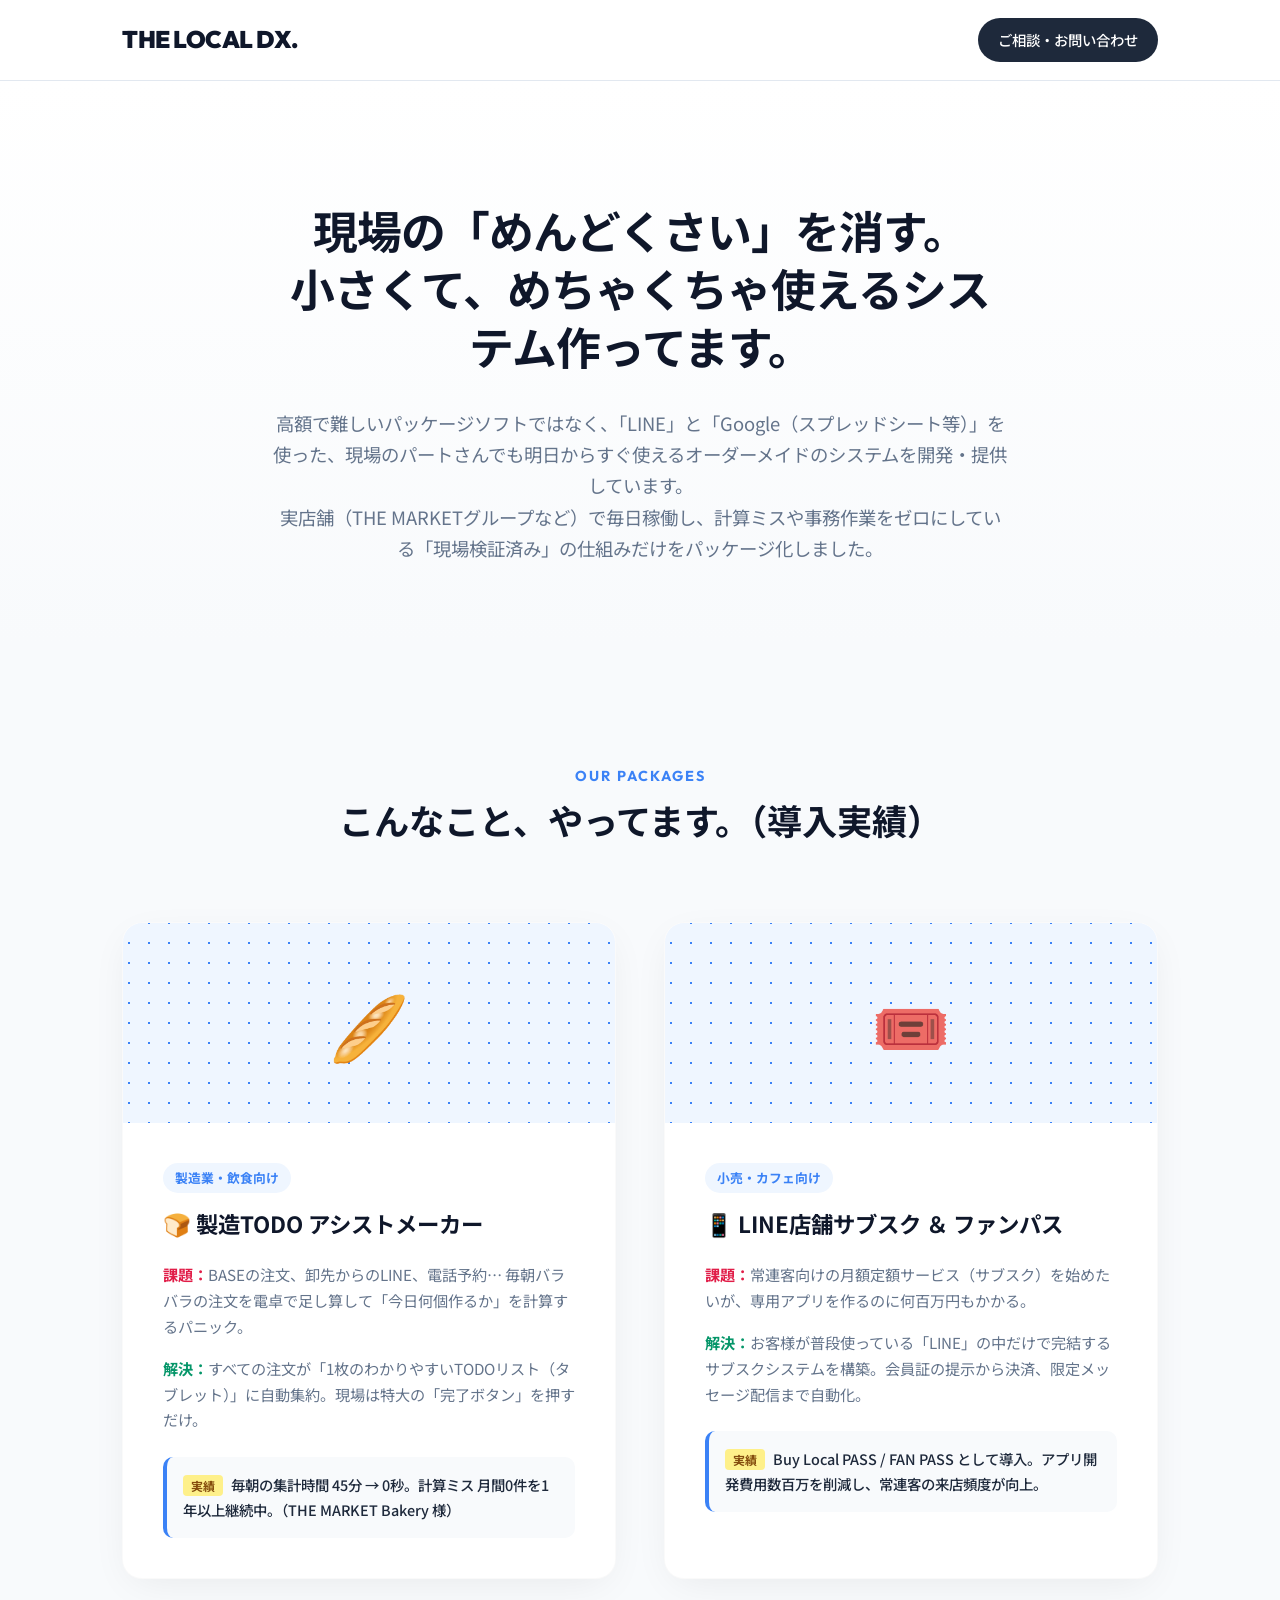
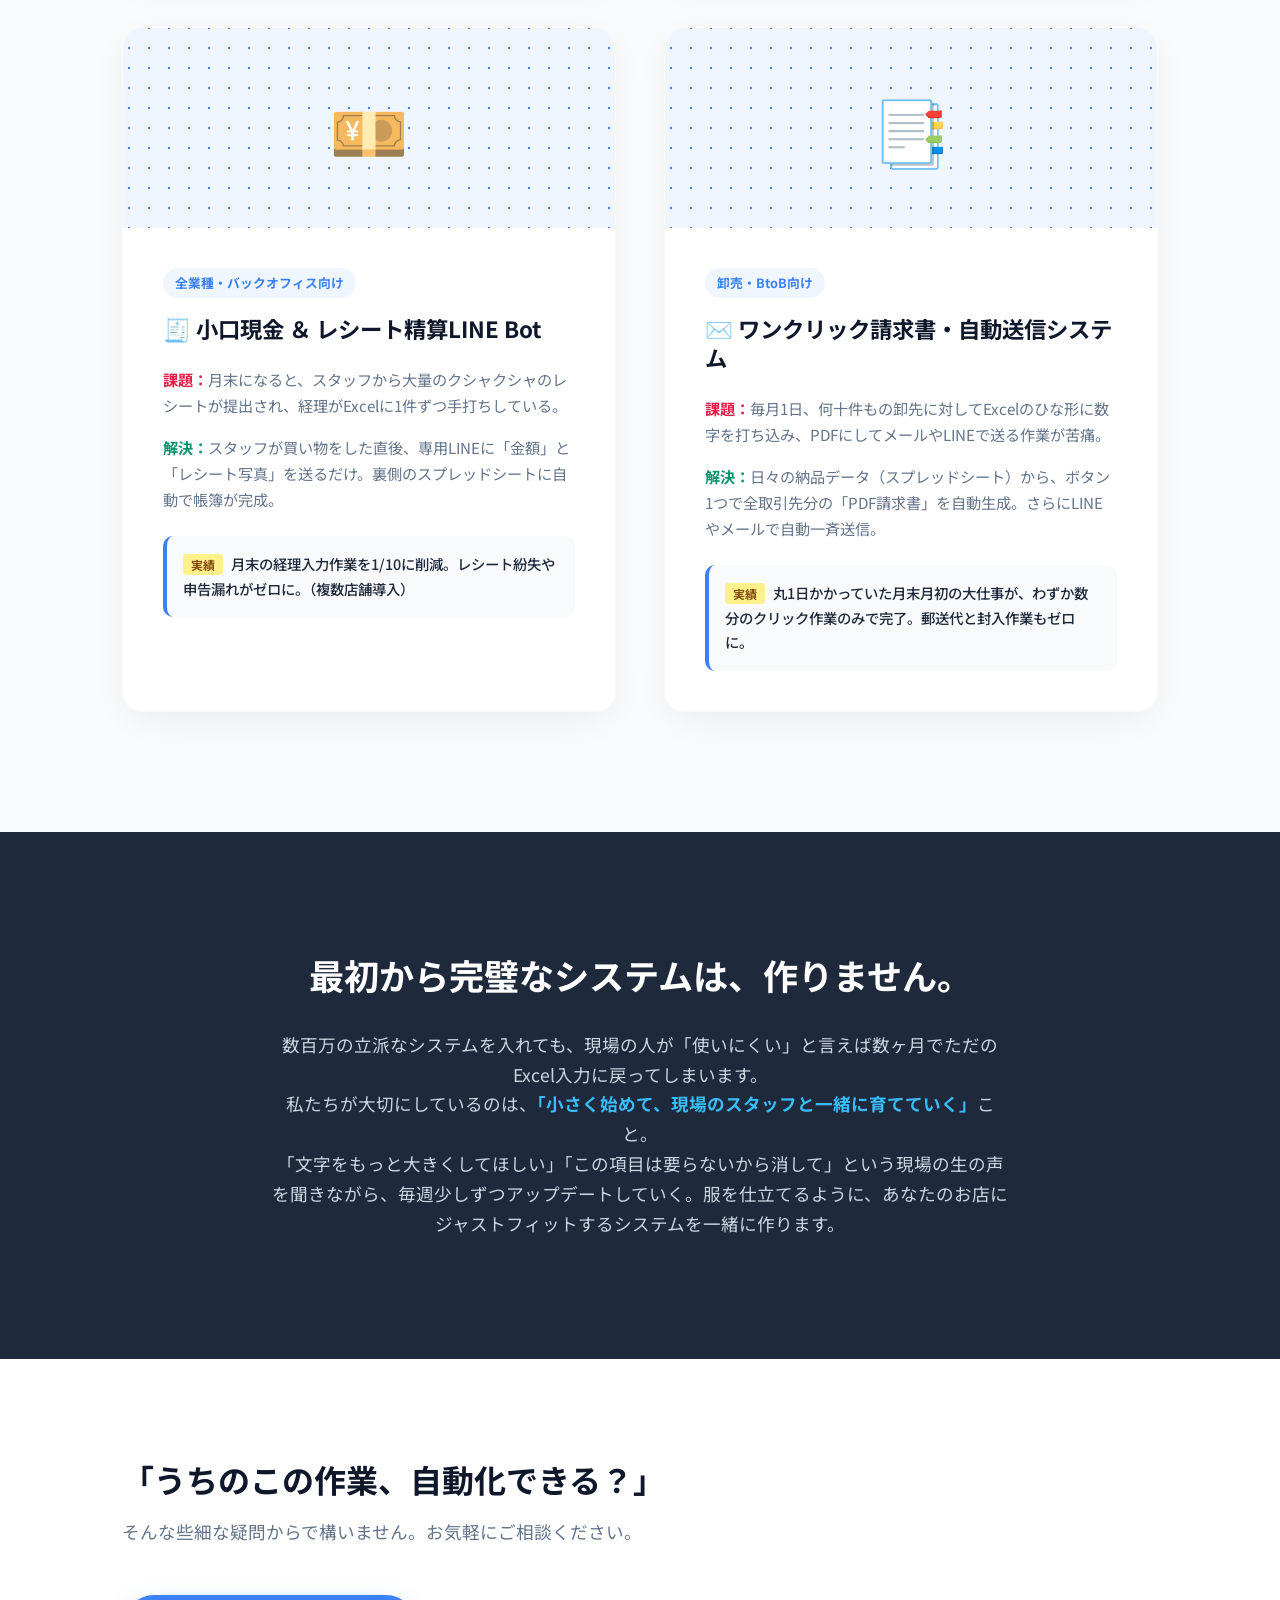
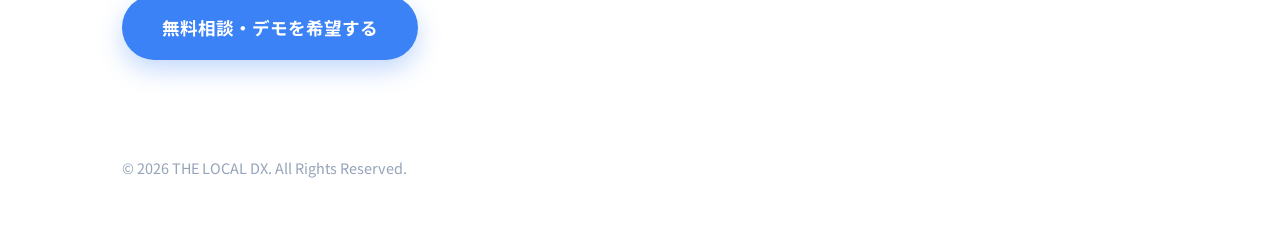
==== index.html @ 3a6a0283 "Initial commit: Portfolio site for THE LOCAL DX" ====
<!DOCTYPE html>
<html lang="ja">

<head>
    <meta charset="UTF-8">
    <meta name="viewport" content="width=device-width, initial-scale=1.0">
    <title>THE LOCAL DX | 地域のお店を、小さく強くするシステム</title>
    <link rel="preconnect" href="https://fonts.googleapis.com">
    <link rel="preconnect" href="https://fonts.gstatic.com" crossorigin>
    <link
        href="https://fonts.googleapis.com/css2?family=Outfit:wght@400;700;900&family=Noto+Sans+JP:wght@400;500;700&display=swap"
        rel="stylesheet">
    <link rel="stylesheet" href="style.css">
</head>

<body>

    <header class="header">
        <div class="container header-inner">
            <h1 class="logo">THE LOCAL DX.</h1>
            <a href="#contact" class="header-btn">ご相談・お問い合わせ</a>
        </div>
    </header>

    <section class="hero">
        <div class="container hero-container">
            <h2 class="hero-title">現場の「めんどくさい」を消す。<br>小さくて、めちゃくちゃ使えるシステム作ってます。</h2>
            <p class="hero-text">
                高額で難しいパッケージソフトではなく、「LINE」と「Google（スプレッドシート等）」を使った、現場のパートさんでも明日からすぐ使えるオーダーメイドのシステムを開発・提供しています。<br>実店舗（THE
                MARKETグループなど）で毎日稼働し、計算ミスや事務作業をゼロにしている「現場検証済み」の仕組みだけをパッケージ化しました。
            </p>
        </div>
    </section>

    <!-- 導入実績パッケージ -->
    <section class="works section-padding">
        <div class="container">
            <div class="section-title">
                <span class="sub">OUR PACKAGES</span>
                <h2>こんなこと、やってます。（導入実績）</h2>
            </div>

            <div class="work-grid">

                <!-- Package 1: Bakery -->
                <article class="work-card">
                    <div class="work-image bakery"></div>
                    <div class="work-content">
                        <span class="category">製造業・飲食向け</span>
                        <h3>🍞 製造TODO アシストメーカー</h3>
                        <p class="problem"><strong>課題：</strong>BASEの注文、卸先からのLINE、電話予約…
                            毎朝バラバラの注文を電卓で足し算して「今日何個作るか」を計算するパニック。</p>
                        <p class="solution">
                            <strong>解決：</strong>すべての注文が「1枚のわかりやすいTODOリスト（タブレット）」に自動集約。現場は特大の「完了ボタン」を押すだけ。</p>
                        <div class="result">
                            <span class="r-badge">実績</span> 毎朝の集計時間 45分 → 0秒。計算ミス 月間0件を1年以上継続中。（THE MARKET Bakery 様）
                        </div>
                    </div>
                </article>

                <!-- Package 2: Subscriptions -->
                <article class="work-card">
                    <div class="work-image fanpass"></div>
                    <div class="work-content">
                        <span class="category">小売・カフェ向け</span>
                        <h3>📱 LINE店舗サブスク ＆ ファンパス</h3>
                        <p class="problem"><strong>課題：</strong>常連客向けの月額定額サービス（サブスク）を始めたいが、専用アプリを作るのに何百万円もかかる。</p>
                        <p class="solution">
                            <strong>解決：</strong>お客様が普段使っている「LINE」の中だけで完結するサブスクシステムを構築。会員証の提示から決済、限定メッセージ配信まで自動化。</p>
                        <div class="result">
                            <span class="r-badge">実績</span> Buy Local PASS / FAN PASS として導入。アプリ開発費用数百万を削減し、常連客の来店頻度が向上。
                        </div>
                    </div>
                </article>

                <!-- Package 3: Expense Bot -->
                <article class="work-card">
                    <div class="work-image expense"></div>
                    <div class="work-content">
                        <span class="category">全業種・バックオフィス向け</span>
                        <h3>🧾 小口現金 ＆ レシート精算LINE Bot</h3>
                        <p class="problem"><strong>課題：</strong>月末になると、スタッフから大量のクシャクシャのレシートが提出され、経理がExcelに1件ずつ手打ちしている。
                        </p>
                        <p class="solution">
                            <strong>解決：</strong>スタッフが買い物をした直後、専用LINEに「金額」と「レシート写真」を送るだけ。裏側のスプレッドシートに自動で帳簿が完成。</p>
                        <div class="result">
                            <span class="r-badge">実績</span> 月末の経理入力作業を1/10に削減。レシート紛失や申告漏れがゼロに。（複数店舗導入）
                        </div>
                    </div>
                </article>

                <!-- Package 4: Invoice -->
                <article class="work-card">
                    <div class="work-image invoice"></div>
                    <div class="work-content">
                        <span class="category">卸売・BtoB向け</span>
                        <h3>✉️ ワンクリック請求書・自動送信システム</h3>
                        <p class="problem"><strong>課題：</strong>毎月1日、何十件もの卸先に対してExcelのひな形に数字を打ち込み、PDFにしてメールやLINEで送る作業が苦痛。
                        </p>
                        <p class="solution">
                            <strong>解決：</strong>日々の納品データ（スプレッドシート）から、ボタン1つで全取引先分の「PDF請求書」を自動生成。さらにLINEやメールで自動一斉送信。</p>
                        <div class="result">
                            <span class="r-badge">実績</span> 丸1日かかっていた月末月初の大仕事が、わずか数分のクリック作業のみで完了。郵送代と封入作業もゼロに。
                        </div>
                    </div>
                </article>

            </div>
        </div>
    </section>

    <!-- Philosophy -->
    <section class="philosophy section-padding">
        <div class="container philosophy-inner">
            <h2>最初から完璧なシステムは、作りません。</h2>
            <p>
                数百万の立派なシステムを入れても、現場の人が「使いにくい」と言えば数ヶ月でただのExcel入力に戻ってしまいます。<br>
                私たちが大切にしているのは、<strong>「小さく始めて、現場のスタッフと一緒に育てていく」</strong>こと。<br>
                「文字をもっと大きくしてほしい」「この項目は要らないから消して」という現場の生の声を聞きながら、毎週少しずつアップデートしていく。服を仕立てるように、あなたのお店にジャストフィットするシステムを一緒に作ります。
            </p>
        </div>
    </section>

    <footer id="contact" class="footer">
        <div class="container text-center">
            <h2 class="footer-title">「うちのこの作業、自動化できる？」</h2>
            <p class="footer-text">そんな些細な疑問からで構いません。お気軽にご相談ください。</p>
            <a href="#" class="btn-primary-large">無料相談・デモを希望する</a>
            <p class="copyright">&copy; 2026 THE LOCAL DX. All Rights Reserved.</p>
        </div>
    </footer>

</body>

</html>
---- style.css ----
:root {
    --primary: #1E293B;
    /* Slate 800 */
    --accent: #3B82F6;
    /* Blue 500 */
    --accent-light: #EFF6FF;
    /* Blue 50 */
    --bg-main: #F8FAFC;
    /* Slate 50 */
    --white: #FFFFFF;
    --text-dark: #0F172A;
    --text-muted: #64748B;
    --border: #E2E8F0;
    --radius: 20px;
    --shadow: 0 10px 40px -10px rgba(0, 0, 0, 0.08);
}

* {
    margin: 0;
    padding: 0;
    box-sizing: border-box;
}

body {
    font-family: 'Noto Sans JP', 'Outfit', sans-serif;
    color: var(--text-dark);
    background-color: var(--bg-main);
    line-height: 1.7;
}

h1,
h2,
h3 {
    line-height: 1.3;
    font-weight: 700;
}

.container {
    max-width: 1100px;
    margin: 0 auto;
    padding: 0 2rem;
}

.section-padding {
    padding: 120px 0;
}

/* Header */
.header {
    background: var(--white);
    border-bottom: 1px solid var(--border);
    position: sticky;
    top: 0;
    z-index: 100;
}

.header-inner {
    display: flex;
    justify-content: space-between;
    align-items: center;
    height: 80px;
}

.logo {
    font-family: 'Outfit', sans-serif;
    font-size: 1.5rem;
    font-weight: 900;
    letter-spacing: -0.5px;
}

.header-btn {
    text-decoration: none;
    background: var(--primary);
    color: var(--white);
    padding: 10px 20px;
    border-radius: 50px;
    font-size: 0.9rem;
    font-weight: 500;
    transition: 0.2s;
}

.header-btn:hover {
    background: var(--accent);
}

/* Hero */
.hero {
    padding: 120px 0 80px;
    text-align: center;
    background: linear-gradient(180deg, var(--white) 0%, var(--bg-main) 100%);
}

.hero-container {
    max-width: 800px;
}

.hero-title {
    font-size: 2.8rem;
    margin-bottom: 2rem;
    letter-spacing: -1px;
}

.hero-text {
    font-size: 1.15rem;
    color: var(--text-muted);
}

/* Works */
.section-title {
    text-align: center;
    margin-bottom: 5rem;
}

.section-title .sub {
    font-family: 'Outfit', sans-serif;
    color: var(--accent);
    font-weight: 700;
    letter-spacing: 2px;
    font-size: 0.9rem;
    display: block;
    margin-bottom: 0.5rem;
}

.section-title h2 {
    font-size: 2.2rem;
}

.work-grid {
    display: grid;
    grid-template-columns: repeat(2, 1fr);
    gap: 3rem;
}

.work-card {
    background: var(--white);
    border-radius: var(--radius);
    overflow: hidden;
    box-shadow: var(--shadow);
    transition: 0.3s transform;
    border: 1px solid rgba(0, 0, 0, 0.02);
}

.work-card:hover {
    transform: translateY(-5px);
}

.work-image {
    height: 200px;
    background-color: var(--accent-light);
    /* For demo, simple gradients/patterns instead of image files */
    background-image: radial-gradient(var(--accent) 1px, transparent 1px);
    background-size: 20px 20px;
    background-position: center;
    display: flex;
    align-items: center;
    justify-content: center;
    font-size: 4rem;
}

.work-image.bakery::after {
    content: '🥖';
}

.work-image.fanpass::after {
    content: '🎟️';
}

.work-image.expense::after {
    content: '💴';
}

.work-image.invoice::after {
    content: '📑';
}


.work-content {
    padding: 2.5rem;
}

.category {
    font-size: 0.8rem;
    font-weight: 700;
    color: var(--accent);
    background: var(--accent-light);
    padding: 4px 12px;
    border-radius: 50px;
    display: inline-block;
    margin-bottom: 1rem;
}

.work-card h3 {
    font-size: 1.4rem;
    margin-bottom: 1.5rem;
}

.problem,
.solution {
    font-size: 0.95rem;
    margin-bottom: 1rem;
    color: var(--text-muted);
}

.problem strong {
    color: #E11D48;
}

.solution strong {
    color: #059669;
}

.result {
    margin-top: 1.5rem;
    padding: 1rem;
    background: #F8FAFC;
    border-radius: 10px;
    font-size: 0.9rem;
    font-weight: 500;
    color: var(--primary);
    border-left: 4px solid var(--accent);
}

.r-badge {
    background: #FEF08A;
    color: #854D0E;
    padding: 2px 8px;
    border-radius: 4px;
    font-size: 0.75rem;
    margin-right: 5px;
    font-weight: 700;
}

/* Philosophy */
.philosophy {
    background: var(--primary);
    color: var(--white);
    text-align: center;
}

.philosophy-inner {
    max-width: 800px;
}

.philosophy h2 {
    font-size: 2.2rem;
    margin-bottom: 2rem;
}

.philosophy p {
    font-size: 1.1rem;
    color: #CBD5E1;
}

.philosophy strong {
    color: #38BDF8;
    font-weight: 700;
}

/* Footer */
.footer {
    background: var(--white);
    padding: 100px 0 50px;
}

.footer-title {
    font-size: 2rem;
    margin-bottom: 1rem;
}

.footer-text {
    margin-bottom: 3rem;
    color: var(--text-muted);
    font-size: 1.1rem;
}

.btn-primary-large {
    display: inline-block;
    background: var(--accent);
    color: var(--white);
    padding: 18px 40px;
    border-radius: 50px;
    font-size: 1.1rem;
    font-weight: 700;
    text-decoration: none;
    box-shadow: 0 10px 25px rgba(59, 130, 246, 0.3);
    transition: 0.2s;
    margin-bottom: 4rem;
}

.btn-primary-large:hover {
    transform: translateY(-3px);
    box-shadow: 0 15px 35px rgba(59, 130, 246, 0.4);
}

.copyright {
    color: #94A3B8;
    font-size: 0.9rem;
    margin-top: 2rem;
}

@media (max-width: 768px) {
    .work-grid {
        grid-template-columns: 1fr;
    }

    .hero-title {
        font-size: 2rem;
    }
}
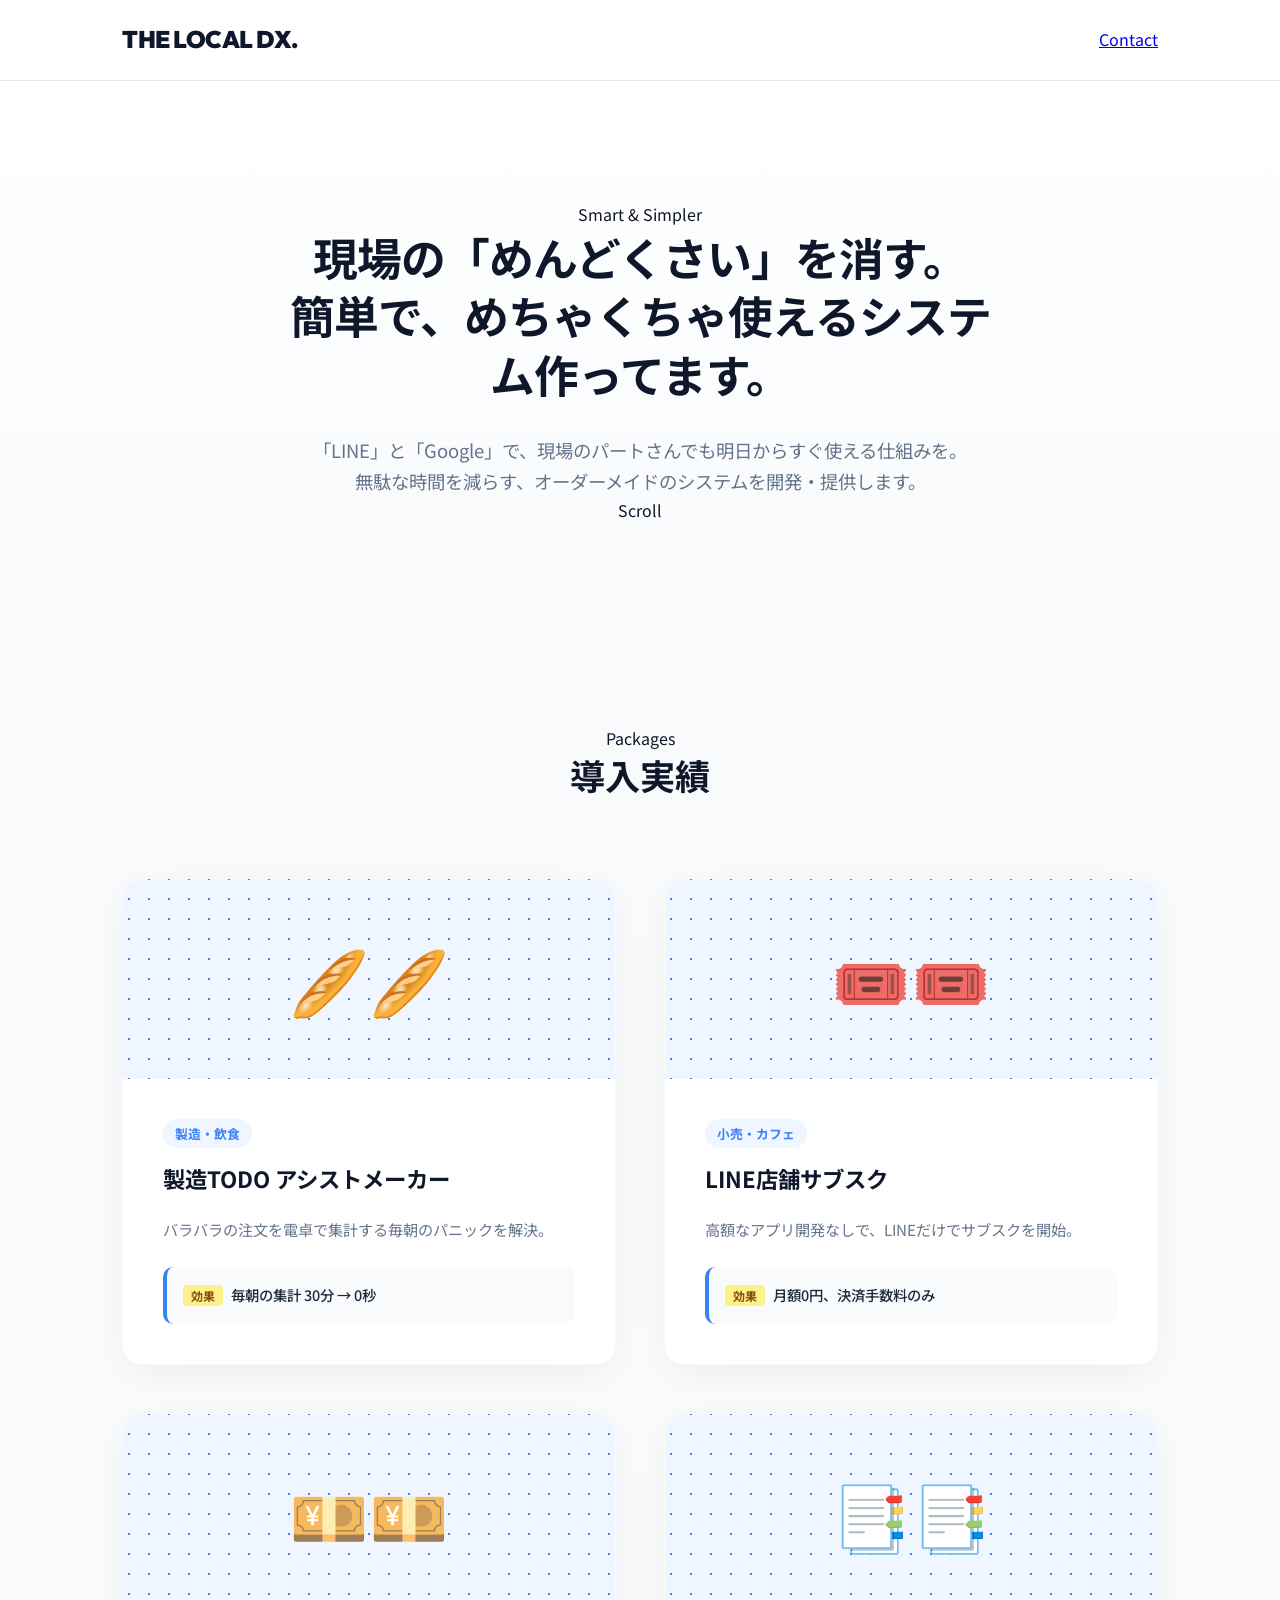
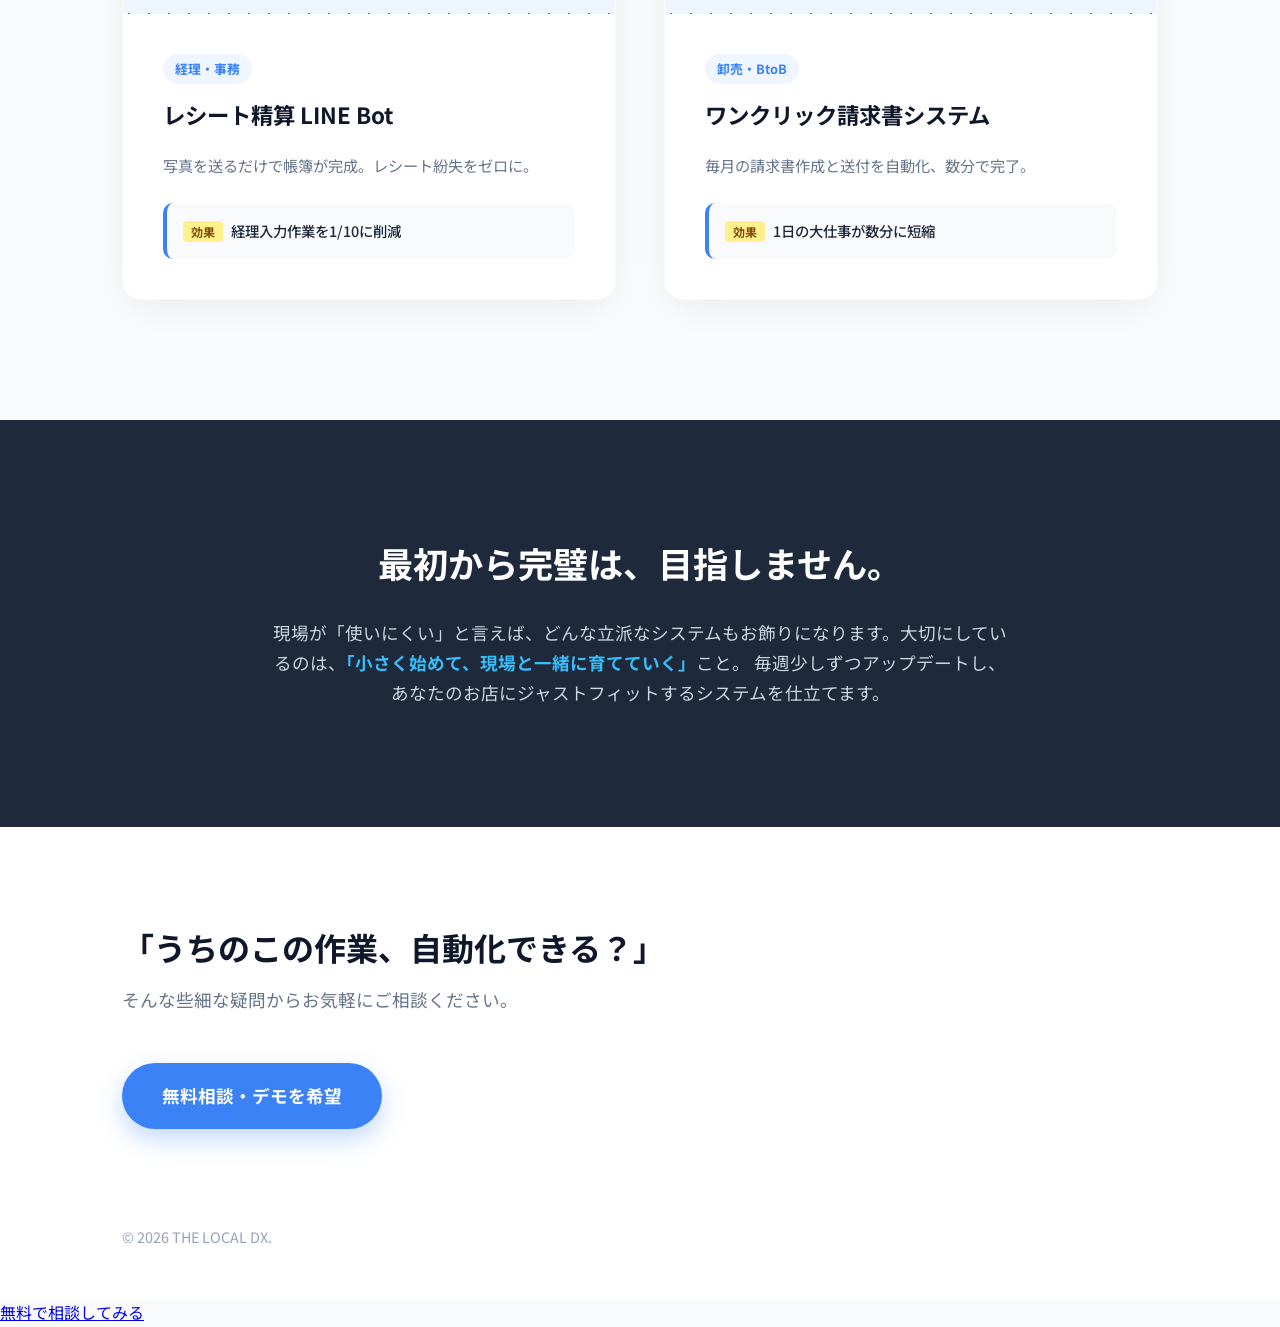
==== commit 60c52288: "Refine: Copywriting and layout adjustments" ====
--- a/index.html
+++ b/index.html
@@ -17,118 +17,107 @@
 
     <header class="header">
         <div class="container header-inner">
-            <h1 class="logo">THE LOCAL DX.</h1>
-            <a href="#contact" class="header-btn">ご相談・お問い合わせ</a>
+            <h1 class="logo">THE LOCAL DX<span>.</span></h1>
+            <a href="#contact" class="header-link">Contact</a>
         </div>
     </header>
 
-    <section class="hero">
-        <div class="container hero-container">
-            <h2 class="hero-title">現場の「めんどくさい」を消す。<br>小さくて、めちゃくちゃ使えるシステム作ってます。</h2>
-            <p class="hero-text">
-                高額で難しいパッケージソフトではなく、「LINE」と「Google（スプレッドシート等）」を使った、現場のパートさんでも明日からすぐ使えるオーダーメイドのシステムを開発・提供しています。<br>実店舗（THE
-                MARKETグループなど）で毎日稼働し、計算ミスや事務作業をゼロにしている「現場検証済み」の仕組みだけをパッケージ化しました。
-            </p>
-        </div>
-    </section>
+    <main>
+        <section class="hero">
+            <div class="container hero-container">
+                <div class="hero-badge">Smart & Simpler</div>
+                <h2 class="hero-title">現場の「めんどくさい」を消す。<br><span>簡単で、めちゃくちゃ使えるシステム作ってます。</span></h2>
+                <p class="hero-text">
+                    「LINE」と「Google」で、現場のパートさんでも明日からすぐ使える仕組みを。<br>
+                    無駄な時間を減らす、オーダーメイドのシステムを開発・提供します。
+                </p>
+                <div class="scroll-indicator">Scroll</div>
+            </div>
+        </section>
 
-    <!-- 導入実績パッケージ -->
-    <section class="works section-padding">
-        <div class="container">
-            <div class="section-title">
-                <span class="sub">OUR PACKAGES</span>
-                <h2>こんなこと、やってます。（導入実績）</h2>
+        <section class="works section-padding">
+            <div class="container">
+                <div class="section-title">
+                    <p class="sub-title">Packages</p>
+                    <h2>導入実績</h2>
+                </div>
+
+                <div class="work-grid">
+                    <article class="work-card">
+                        <div class="work-image bakery">🥖</div>
+                        <div class="work-content">
+                            <span class="category">製造・飲食</span>
+                            <h3>製造TODO アシストメーカー</h3>
+                            <p class="problem">バラバラの注文を電卓で集計する毎朝のパニックを解決。</p>
+                            <div class="result">
+                                <span class="r-badge">効果</span> 毎朝の集計 30分 → 0秒
+                            </div>
+                        </div>
+                    </article>
+
+                    <article class="work-card">
+                        <div class="work-image fanpass">🎟️</div>
+                        <div class="work-content">
+                            <span class="category">小売・カフェ</span>
+                            <h3>LINE店舗サブスク</h3>
+                            <p class="problem">高額なアプリ開発なしで、LINEだけでサブスクを開始。</p>
+                            <div class="result">
+                                <span class="r-badge">効果</span> 月額0円、決済手数料のみ
+                            </div>
+                        </div>
+                    </article>
+
+                    <article class="work-card">
+                        <div class="work-image expense">💴</div>
+                        <div class="work-content">
+                            <span class="category">経理・事務</span>
+                            <h3>レシート精算 LINE Bot</h3>
+                            <p class="problem">写真を送るだけで帳簿が完成。レシート紛失をゼロに。</p>
+                            <div class="result">
+                                <span class="r-badge">効果</span> 経理入力作業を1/10に削減
+                            </div>
+                        </div>
+                    </article>
+
+                    <article class="work-card">
+                        <div class="work-image invoice">📑</div>
+                        <div class="work-content">
+                            <span class="category">卸売・BtoB</span>
+                            <h3>ワンクリック請求書システム</h3>
+                            <p class="problem">毎月の請求書作成と送付を自動化、数分で完了。</p>
+                            <div class="result">
+                                <span class="r-badge">効果</span> 1日の大仕事が数分に短縮
+                            </div>
+                        </div>
+                    </article>
+                </div>
             </div>
+        </section>
 
-            <div class="work-grid">
-
-                <!-- Package 1: Bakery -->
-                <article class="work-card">
-                    <div class="work-image bakery"></div>
-                    <div class="work-content">
-                        <span class="category">製造業・飲食向け</span>
-                        <h3>🍞 製造TODO アシストメーカー</h3>
-                        <p class="problem"><strong>課題：</strong>BASEの注文、卸先からのLINE、電話予約…
-                            毎朝バラバラの注文を電卓で足し算して「今日何個作るか」を計算するパニック。</p>
-                        <p class="solution">
-                            <strong>解決：</strong>すべての注文が「1枚のわかりやすいTODOリスト（タブレット）」に自動集約。現場は特大の「完了ボタン」を押すだけ。</p>
-                        <div class="result">
-                            <span class="r-badge">実績</span> 毎朝の集計時間 45分 → 0秒。計算ミス 月間0件を1年以上継続中。（THE MARKET Bakery 様）
-                        </div>
-                    </div>
-                </article>
-
-                <!-- Package 2: Subscriptions -->
-                <article class="work-card">
-                    <div class="work-image fanpass"></div>
-                    <div class="work-content">
-                        <span class="category">小売・カフェ向け</span>
-                        <h3>📱 LINE店舗サブスク ＆ ファンパス</h3>
-                        <p class="problem"><strong>課題：</strong>常連客向けの月額定額サービス（サブスク）を始めたいが、専用アプリを作るのに何百万円もかかる。</p>
-                        <p class="solution">
-                            <strong>解決：</strong>お客様が普段使っている「LINE」の中だけで完結するサブスクシステムを構築。会員証の提示から決済、限定メッセージ配信まで自動化。</p>
-                        <div class="result">
-                            <span class="r-badge">実績</span> Buy Local PASS / FAN PASS として導入。アプリ開発費用数百万を削減し、常連客の来店頻度が向上。
-                        </div>
-                    </div>
-                </article>
-
-                <!-- Package 3: Expense Bot -->
-                <article class="work-card">
-                    <div class="work-image expense"></div>
-                    <div class="work-content">
-                        <span class="category">全業種・バックオフィス向け</span>
-                        <h3>🧾 小口現金 ＆ レシート精算LINE Bot</h3>
-                        <p class="problem"><strong>課題：</strong>月末になると、スタッフから大量のクシャクシャのレシートが提出され、経理がExcelに1件ずつ手打ちしている。
-                        </p>
-                        <p class="solution">
-                            <strong>解決：</strong>スタッフが買い物をした直後、専用LINEに「金額」と「レシート写真」を送るだけ。裏側のスプレッドシートに自動で帳簿が完成。</p>
-                        <div class="result">
-                            <span class="r-badge">実績</span> 月末の経理入力作業を1/10に削減。レシート紛失や申告漏れがゼロに。（複数店舗導入）
-                        </div>
-                    </div>
-                </article>
-
-                <!-- Package 4: Invoice -->
-                <article class="work-card">
-                    <div class="work-image invoice"></div>
-                    <div class="work-content">
-                        <span class="category">卸売・BtoB向け</span>
-                        <h3>✉️ ワンクリック請求書・自動送信システム</h3>
-                        <p class="problem"><strong>課題：</strong>毎月1日、何十件もの卸先に対してExcelのひな形に数字を打ち込み、PDFにしてメールやLINEで送る作業が苦痛。
-                        </p>
-                        <p class="solution">
-                            <strong>解決：</strong>日々の納品データ（スプレッドシート）から、ボタン1つで全取引先分の「PDF請求書」を自動生成。さらにLINEやメールで自動一斉送信。</p>
-                        <div class="result">
-                            <span class="r-badge">実績</span> 丸1日かかっていた月末月初の大仕事が、わずか数分のクリック作業のみで完了。郵送代と封入作業もゼロに。
-                        </div>
-                    </div>
-                </article>
-
+        <section class="philosophy section-padding">
+            <div class="container philosophy-inner">
+                <h2>最初から完璧は、目指しません。</h2>
+                <p>
+                    現場が「使いにくい」と言えば、どんな立派なシステムもお飾りになります。大切にしているのは、<strong>「小さく始めて、現場と一緒に育てていく」</strong>こと。
+                    毎週少しずつアップデートし、あなたのお店にジャストフィットするシステムを仕立てます。
+                </p>
             </div>
-        </div>
-    </section>
-
-    <!-- Philosophy -->
-    <section class="philosophy section-padding">
-        <div class="container philosophy-inner">
-            <h2>最初から完璧なシステムは、作りません。</h2>
-            <p>
-                数百万の立派なシステムを入れても、現場の人が「使いにくい」と言えば数ヶ月でただのExcel入力に戻ってしまいます。<br>
-                私たちが大切にしているのは、<strong>「小さく始めて、現場のスタッフと一緒に育てていく」</strong>こと。<br>
-                「文字をもっと大きくしてほしい」「この項目は要らないから消して」という現場の生の声を聞きながら、毎週少しずつアップデートしていく。服を仕立てるように、あなたのお店にジャストフィットするシステムを一緒に作ります。
-            </p>
-        </div>
-    </section>
+        </section>
+    </main>
 
     <footer id="contact" class="footer">
         <div class="container text-center">
             <h2 class="footer-title">「うちのこの作業、自動化できる？」</h2>
-            <p class="footer-text">そんな些細な疑問からで構いません。お気軽にご相談ください。</p>
-            <a href="#" class="btn-primary-large">無料相談・デモを希望する</a>
-            <p class="copyright">&copy; 2026 THE LOCAL DX. All Rights Reserved.</p>
+            <p class="footer-text">そんな些細な疑問からお気軽にご相談ください。</p>
+            <a href="#" class="btn-primary-large">無料相談・デモを希望</a>
+            <p class="copyright">&copy; 2026 THE LOCAL DX.</p>
         </div>
     </footer>
+
+    <!-- スマホ専用固定CTA -->
+    <div class="mobile-cta">
+        <a href="#contact" class="btn-floating">無料で相談してみる</a>
+    </div>
 
 </body>
 
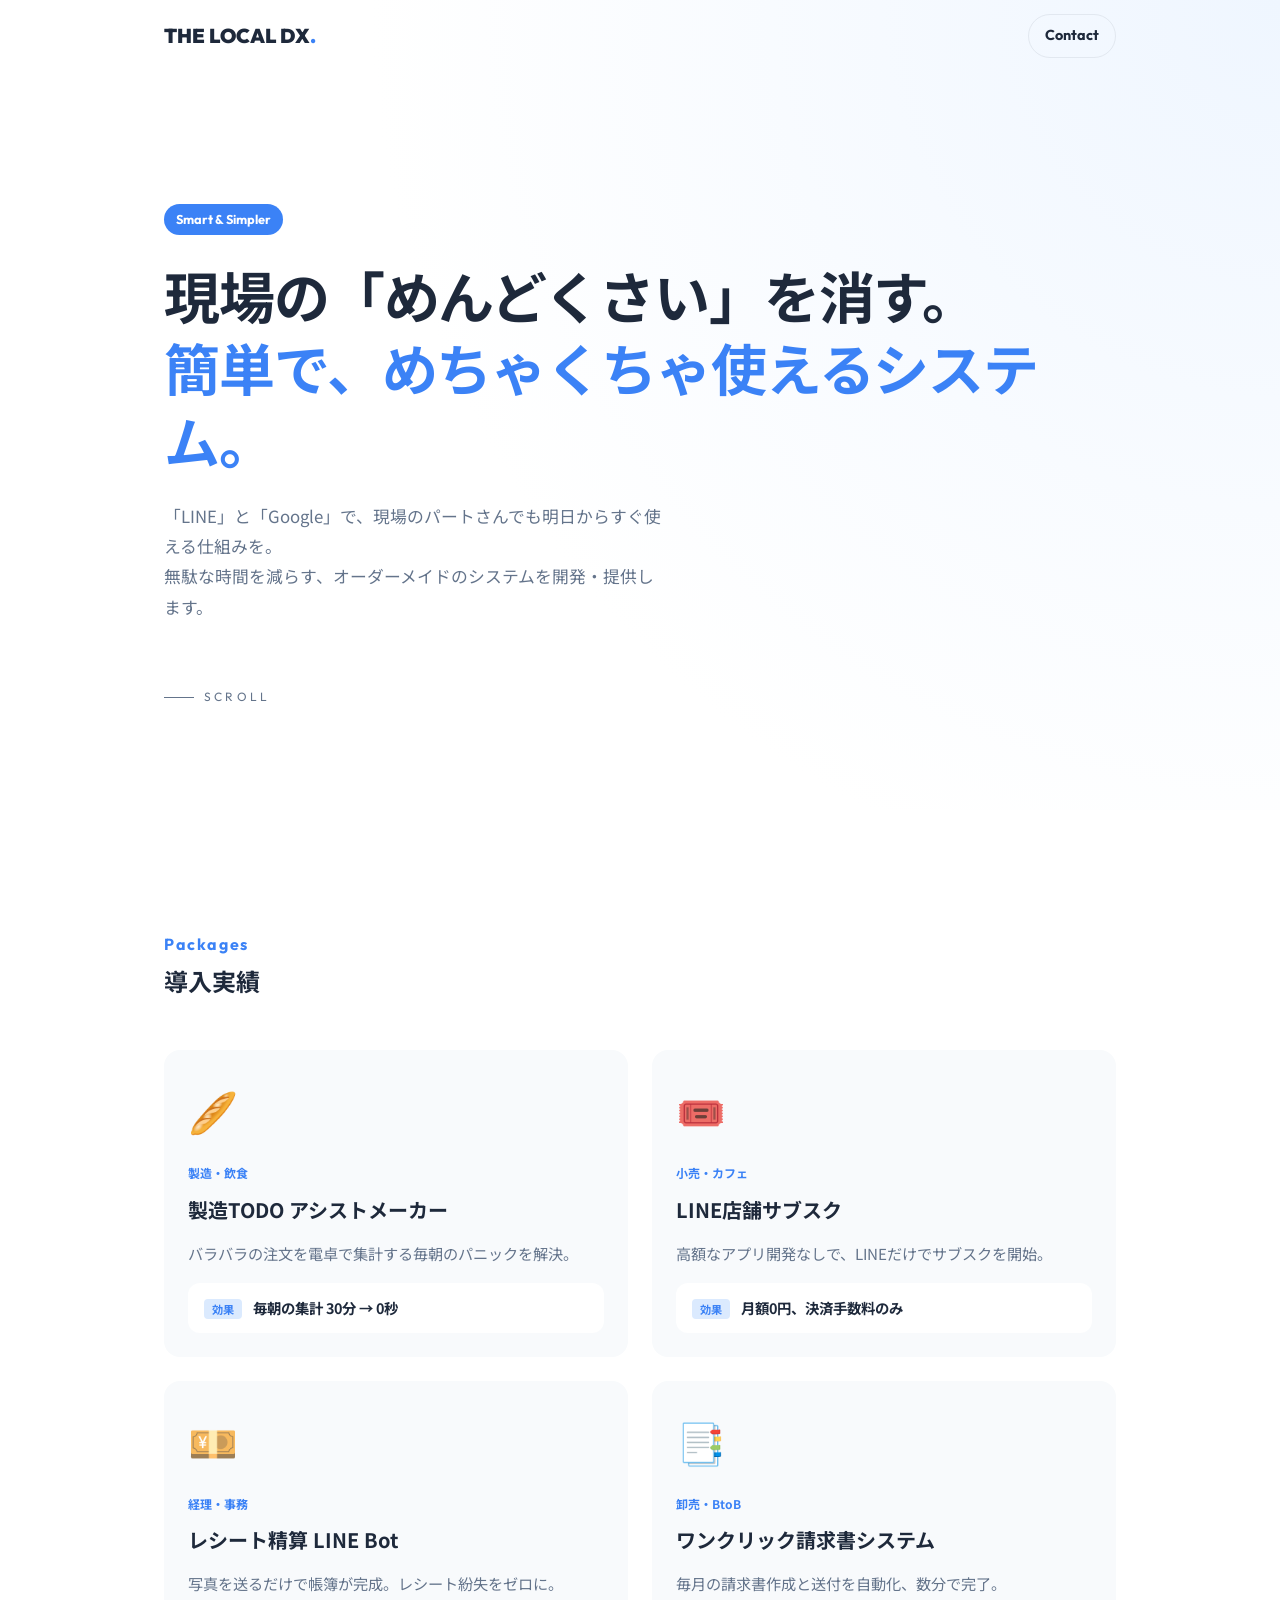
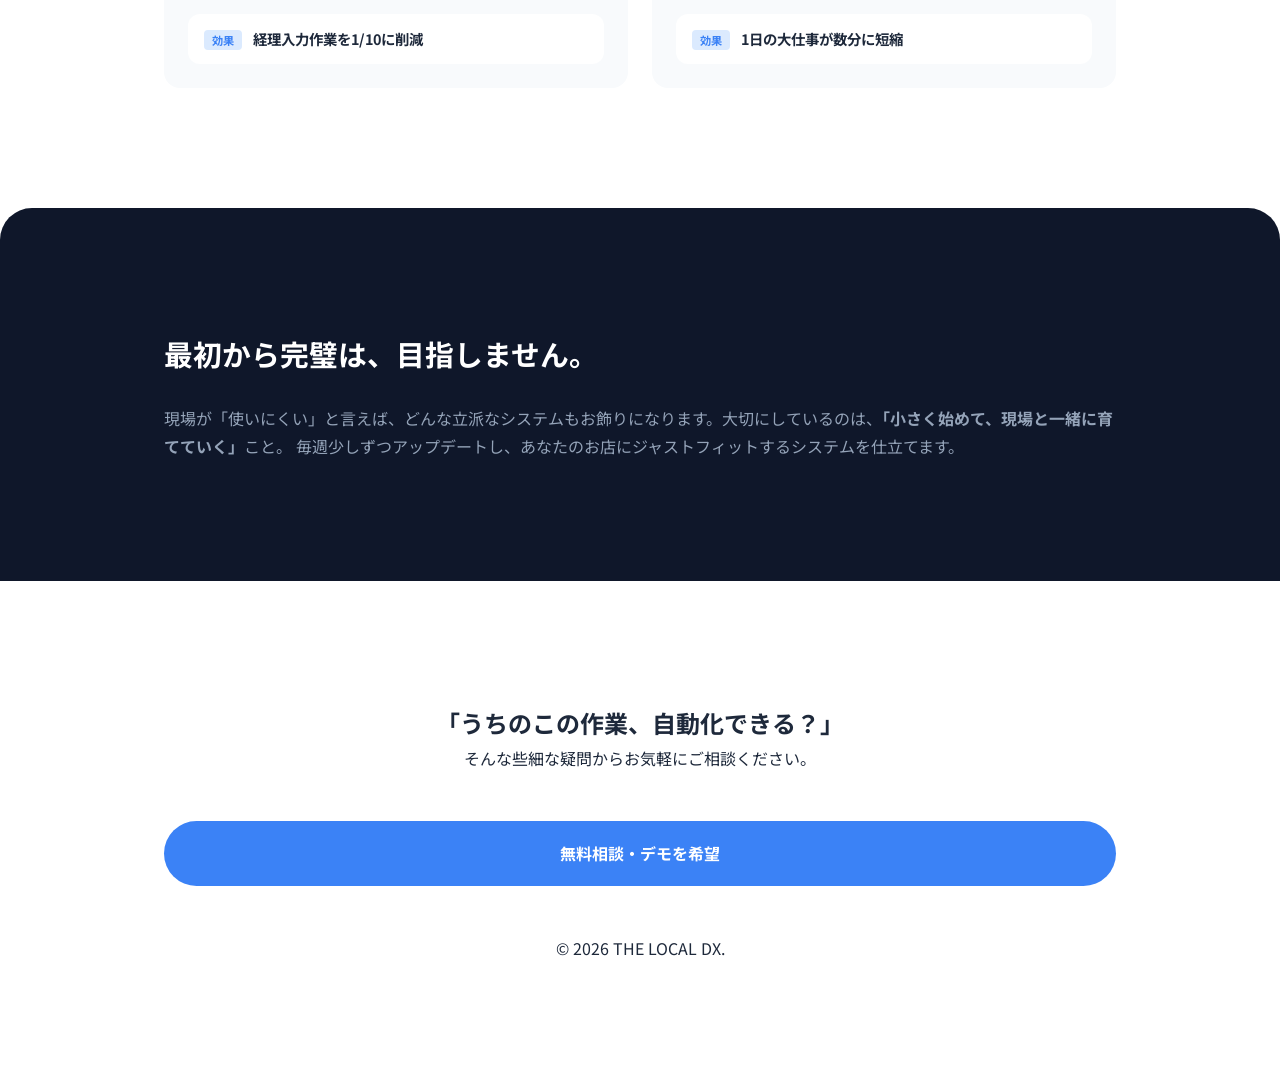
==== commit ea56b4b7: "Design: Improve vertical rhythm and footer spacing" ====
--- a/index.html
+++ b/index.html
@@ -26,7 +26,7 @@
         <section class="hero">
             <div class="container hero-container">
                 <div class="hero-badge">Smart & Simpler</div>
-                <h2 class="hero-title">現場の「めんどくさい」を消す。<br><span>簡単で、めちゃくちゃ使えるシステム作ってます。</span></h2>
+                <h2 class="hero-title">現場の「めんどくさい」を消す。<br><span>簡単で、めちゃくちゃ使えるシステム。</span></h2>
                 <p class="hero-text">
                     「LINE」と「Google」で、現場のパートさんでも明日からすぐ使える仕組みを。<br>
                     無駄な時間を減らす、オーダーメイドのシステムを開発・提供します。
--- a/style.css
+++ b/style.css
@@ -1,56 +1,54 @@
 :root {
-    --primary: #1E293B;
-    /* Slate 800 */
+    --primary: #0F172A;
     --accent: #3B82F6;
-    /* Blue 500 */
-    --accent-light: #EFF6FF;
-    /* Blue 50 */
-    --bg-main: #F8FAFC;
-    /* Slate 50 */
+    --accent-glow: rgba(59, 130, 246, 0.4);
+    --bg-main: #FFFFFF;
+    --bg-sub: #F8FAFC;
+    --text-main: #1E293B;
+    --text-muted: #64748B;
     --white: #FFFFFF;
-    --text-dark: #0F172A;
-    --text-muted: #64748B;
-    --border: #E2E8F0;
-    --radius: 20px;
-    --shadow: 0 10px 40px -10px rgba(0, 0, 0, 0.08);
-}
-
+    --radius-lg: 32px;
+    --radius-md: 16px;
+    --transit: 0.3s cubic-bezier(0.23, 1, 0.32, 1);
+}
+
+/* Base Styles */
 * {
     margin: 0;
     padding: 0;
     box-sizing: border-box;
+    -webkit-tap-highlight-color: transparent;
+}
+
+html {
+    scroll-behavior: smooth;
+    font-size: 16px;
 }
 
 body {
-    font-family: 'Noto Sans JP', 'Outfit', sans-serif;
-    color: var(--text-dark);
+    font-family: 'Noto Sans JP', sans-serif;
+    color: var(--text-main);
     background-color: var(--bg-main);
-    line-height: 1.7;
-}
-
-h1,
-h2,
-h3 {
-    line-height: 1.3;
-    font-weight: 700;
+    line-height: 1.8;
+    word-break: break-word;
+    overflow-x: hidden;
 }
 
 .container {
-    max-width: 1100px;
+    width: 100%;
+    max-width: 1000px;
     margin: 0 auto;
-    padding: 0 2rem;
-}
-
-.section-padding {
-    padding: 120px 0;
+    padding: 0 1.5rem;
 }
 
 /* Header */
 .header {
-    background: var(--white);
-    border-bottom: 1px solid var(--border);
-    position: sticky;
+    height: 72px;
+    display: flex;
+    align-items: center;
+    position: absolute;
     top: 0;
+    width: 100%;
     z-index: 100;
 }
 
@@ -58,252 +56,238 @@
     display: flex;
     justify-content: space-between;
     align-items: center;
-    height: 80px;
 }
 
 .logo {
     font-family: 'Outfit', sans-serif;
-    font-size: 1.5rem;
+    font-size: 1.25rem;
     font-weight: 900;
-    letter-spacing: -0.5px;
-}
-
-.header-btn {
+}
+
+.logo span {
+    color: var(--accent);
+}
+
+.header-link {
+    font-family: 'Outfit', sans-serif;
     text-decoration: none;
-    background: var(--primary);
-    color: var(--white);
-    padding: 10px 20px;
+    color: var(--text-main);
+    font-weight: 700;
+    font-size: 0.9rem;
+    padding: 8px 16px;
+    border: 1px solid #E2E8F0;
     border-radius: 50px;
-    font-size: 0.9rem;
-    font-weight: 500;
-    transition: 0.2s;
-}
-
-.header-btn:hover {
-    background: var(--accent);
 }
 
 /* Hero */
 .hero {
-    padding: 120px 0 80px;
-    text-align: center;
-    background: linear-gradient(180deg, var(--white) 0%, var(--bg-main) 100%);
-}
-
-.hero-container {
-    max-width: 800px;
+    min-height: 90vh;
+    display: flex;
+    align-items: center;
+    background: radial-gradient(circle at top right, #EFF6FF 0%, #FFFFFF 60%);
+    padding-top: 100px;
+}
+
+.hero-badge {
+    display: inline-block;
+    background: var(--accent);
+    color: var(--white);
+    font-family: 'Outfit', sans-serif;
+    font-weight: 700;
+    font-size: 0.8rem;
+    padding: 4px 12px;
+    border-radius: 100px;
+    margin-bottom: 1.5rem;
 }
 
 .hero-title {
-    font-size: 2.8rem;
-    margin-bottom: 2rem;
-    letter-spacing: -1px;
+    font-size: clamp(1.8rem, 8vw, 2.8rem);
+    font-weight: 700;
+    line-height: 1.3;
+    margin-bottom: 1.5rem;
+    letter-spacing: -0.02em;
+}
+
+.hero-title span {
+    color: var(--accent);
 }
 
 .hero-text {
-    font-size: 1.15rem;
+    font-size: 1.05rem;
     color: var(--text-muted);
-}
-
-/* Works */
+    max-width: 500px;
+}
+
+.scroll-indicator {
+    margin-top: 4rem;
+    font-family: 'Outfit', sans-serif;
+    font-size: 0.75rem;
+    text-transform: uppercase;
+    letter-spacing: 0.2rem;
+    color: var(--text-muted);
+    position: relative;
+    padding-left: 40px;
+}
+
+.scroll-indicator::before {
+    content: '';
+    position: absolute;
+    left: 0;
+    top: 50%;
+    width: 30px;
+    height: 1px;
+    background: var(--text-muted);
+}
+
+/* Works Card */
+.section-padding {
+    padding: clamp(80px, 10vw, 120px) 0;
+}
+
 .section-title {
-    text-align: center;
-    margin-bottom: 5rem;
-}
-
-.section-title .sub {
-    font-family: 'Outfit', sans-serif;
-    color: var(--accent);
-    font-weight: 700;
-    letter-spacing: 2px;
-    font-size: 0.9rem;
-    display: block;
-    margin-bottom: 0.5rem;
-}
-
-.section-title h2 {
-    font-size: 2.2rem;
+    margin-bottom: 3rem;
+}
+
+.sub-title {
+    font-family: 'Outfit', sans-serif;
+    color: var(--accent);
+    font-weight: 700;
+    letter-spacing: 0.1em;
 }
 
 .work-grid {
     display: grid;
-    grid-template-columns: repeat(2, 1fr);
-    gap: 3rem;
+    gap: 1.5rem;
 }
 
 .work-card {
+    background: var(--bg-sub);
+    border-radius: var(--radius-md);
+    padding: 1.5rem;
+    transition: var(--transit);
+}
+
+.work-card:active {
+    transform: scale(0.98);
+}
+
+.work-image {
+    font-size: 2.5rem;
+    margin-bottom: 1rem;
+}
+
+.category {
+    font-size: 0.75rem;
+    font-weight: 700;
+    color: var(--accent);
+    margin-bottom: 0.5rem;
+    display: block;
+}
+
+.work-card h3 {
+    font-size: 1.25rem;
+    margin-bottom: 0.75rem;
+}
+
+.problem {
+    font-size: 0.95rem;
+    color: var(--text-muted);
+    margin-bottom: 1rem;
+}
+
+.result {
+    padding: 0.75rem 1rem;
     background: var(--white);
-    border-radius: var(--radius);
-    overflow: hidden;
-    box-shadow: var(--shadow);
-    transition: 0.3s transform;
-    border: 1px solid rgba(0, 0, 0, 0.02);
-}
-
-.work-card:hover {
-    transform: translateY(-5px);
-}
-
-.work-image {
-    height: 200px;
-    background-color: var(--accent-light);
-    /* For demo, simple gradients/patterns instead of image files */
-    background-image: radial-gradient(var(--accent) 1px, transparent 1px);
-    background-size: 20px 20px;
-    background-position: center;
-    display: flex;
-    align-items: center;
-    justify-content: center;
-    font-size: 4rem;
-}
-
-.work-image.bakery::after {
-    content: '🥖';
-}
-
-.work-image.fanpass::after {
-    content: '🎟️';
-}
-
-.work-image.expense::after {
-    content: '💴';
-}
-
-.work-image.invoice::after {
-    content: '📑';
-}
-
-
-.work-content {
-    padding: 2.5rem;
-}
-
-.category {
-    font-size: 0.8rem;
-    font-weight: 700;
-    color: var(--accent);
-    background: var(--accent-light);
-    padding: 4px 12px;
-    border-radius: 50px;
-    display: inline-block;
-    margin-bottom: 1rem;
-}
-
-.work-card h3 {
-    font-size: 1.4rem;
-    margin-bottom: 1.5rem;
-}
-
-.problem,
-.solution {
-    font-size: 0.95rem;
-    margin-bottom: 1rem;
-    color: var(--text-muted);
-}
-
-.problem strong {
-    color: #E11D48;
-}
-
-.solution strong {
-    color: #059669;
-}
-
-.result {
-    margin-top: 1.5rem;
-    padding: 1rem;
-    background: #F8FAFC;
-    border-radius: 10px;
+    border-radius: 12px;
     font-size: 0.9rem;
-    font-weight: 500;
-    color: var(--primary);
-    border-left: 4px solid var(--accent);
+    font-weight: 700;
 }
 
 .r-badge {
-    background: #FEF08A;
-    color: #854D0E;
+    background: #DBEAFE;
+    color: var(--accent);
     padding: 2px 8px;
     border-radius: 4px;
-    font-size: 0.75rem;
-    margin-right: 5px;
-    font-weight: 700;
+    margin-right: 8px;
+    font-size: 0.7rem;
 }
 
 /* Philosophy */
 .philosophy {
     background: var(--primary);
     color: var(--white);
-    text-align: center;
-}
-
-.philosophy-inner {
-    max-width: 800px;
+    border-radius: var(--radius-lg) var(--radius-lg) 0 0;
 }
 
 .philosophy h2 {
-    font-size: 2.2rem;
-    margin-bottom: 2rem;
+    font-size: 1.8rem;
+    margin-bottom: 1.5rem;
 }
 
 .philosophy p {
-    font-size: 1.1rem;
-    color: #CBD5E1;
-}
-
-.philosophy strong {
-    color: #38BDF8;
-    font-weight: 700;
+    font-size: 1rem;
+    color: #94A3B8;
 }
 
 /* Footer */
 .footer {
-    background: var(--white);
-    padding: 100px 0 50px;
-}
-
-.footer-title {
-    font-size: 2rem;
-    margin-bottom: 1rem;
-}
-
-.footer-text {
-    margin-bottom: 3rem;
-    color: var(--text-muted);
-    font-size: 1.1rem;
+    padding-top: clamp(80px, 10vw, 120px);
+    padding-bottom: 120px;
+    text-align: center;
 }
 
 .btn-primary-large {
-    display: inline-block;
+    display: block;
     background: var(--accent);
     color: var(--white);
-    padding: 18px 40px;
+    text-decoration: none;
+    padding: 18px;
     border-radius: 50px;
-    font-size: 1.1rem;
-    font-weight: 700;
+    font-weight: 700;
+    margin: 3rem 0;
+}
+
+/* Mobile Fixed CTA */
+.mobile-cta {
+    position: fixed;
+    bottom: 24px;
+    left: 0;
+    width: 100%;
+    padding: 0 1.5rem;
+    z-index: 1000;
+    pointer-events: none;
+}
+
+.btn-floating {
+    pointer-events: auto;
+    display: flex;
+    align-items: center;
+    justify-content: center;
+    background: var(--primary);
+    color: var(--white);
     text-decoration: none;
-    box-shadow: 0 10px 25px rgba(59, 130, 246, 0.3);
-    transition: 0.2s;
-    margin-bottom: 4rem;
-}
-
-.btn-primary-large:hover {
-    transform: translateY(-3px);
-    box-shadow: 0 15px 35px rgba(59, 130, 246, 0.4);
-}
-
-.copyright {
-    color: #94A3B8;
-    font-size: 0.9rem;
-    margin-top: 2rem;
-}
-
-@media (max-width: 768px) {
+    width: 100%;
+    height: 60px;
+    border-radius: 50px;
+    font-weight: 700;
+    box-shadow: 0 12px 24px rgba(0, 0, 0, 0.2);
+    transition: var(--transit);
+}
+
+.btn-floating:active {
+    transform: scale(0.95);
+}
+
+@media (min-width: 768px) {
     .work-grid {
-        grid-template-columns: 1fr;
+        grid-template-columns: repeat(2, 1fr);
     }
 
     .hero-title {
-        font-size: 2rem;
+        font-size: 3.5rem;
+    }
+
+    .mobile-cta {
+        display: none;
     }
 }
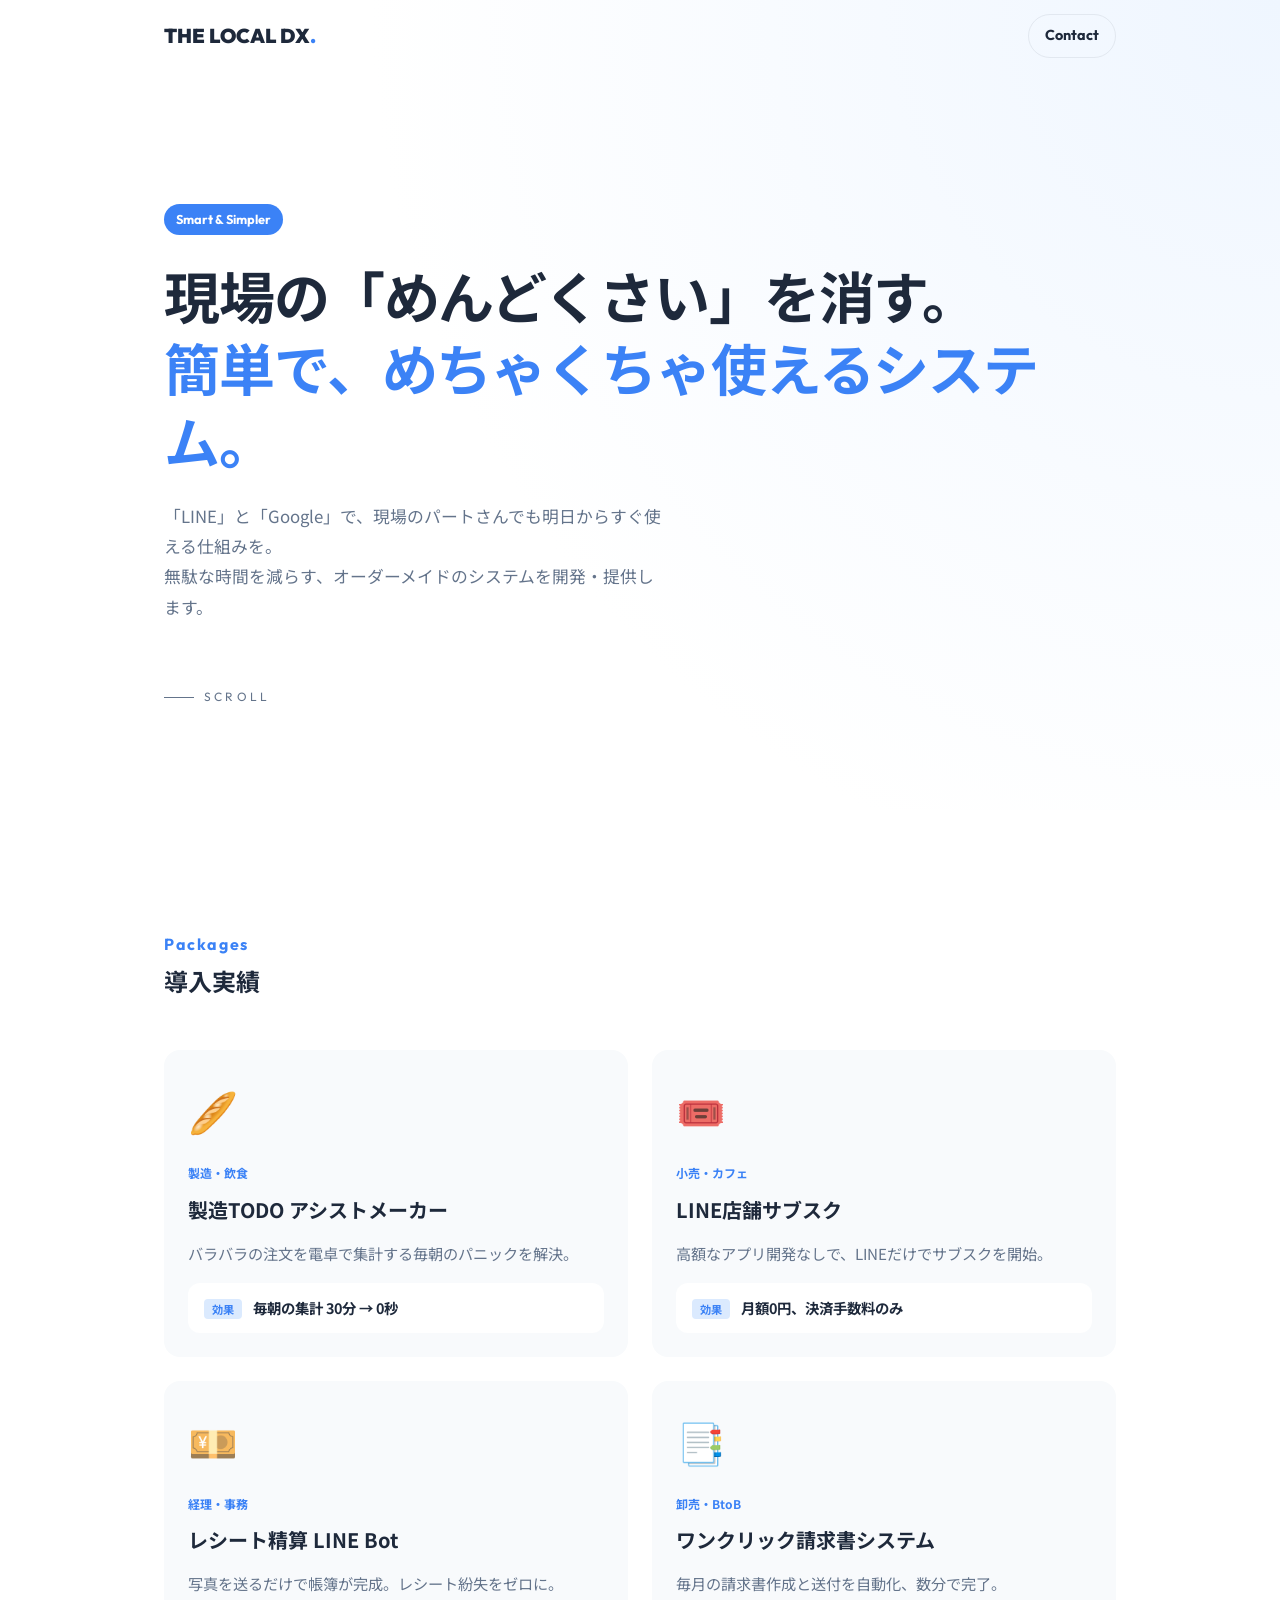
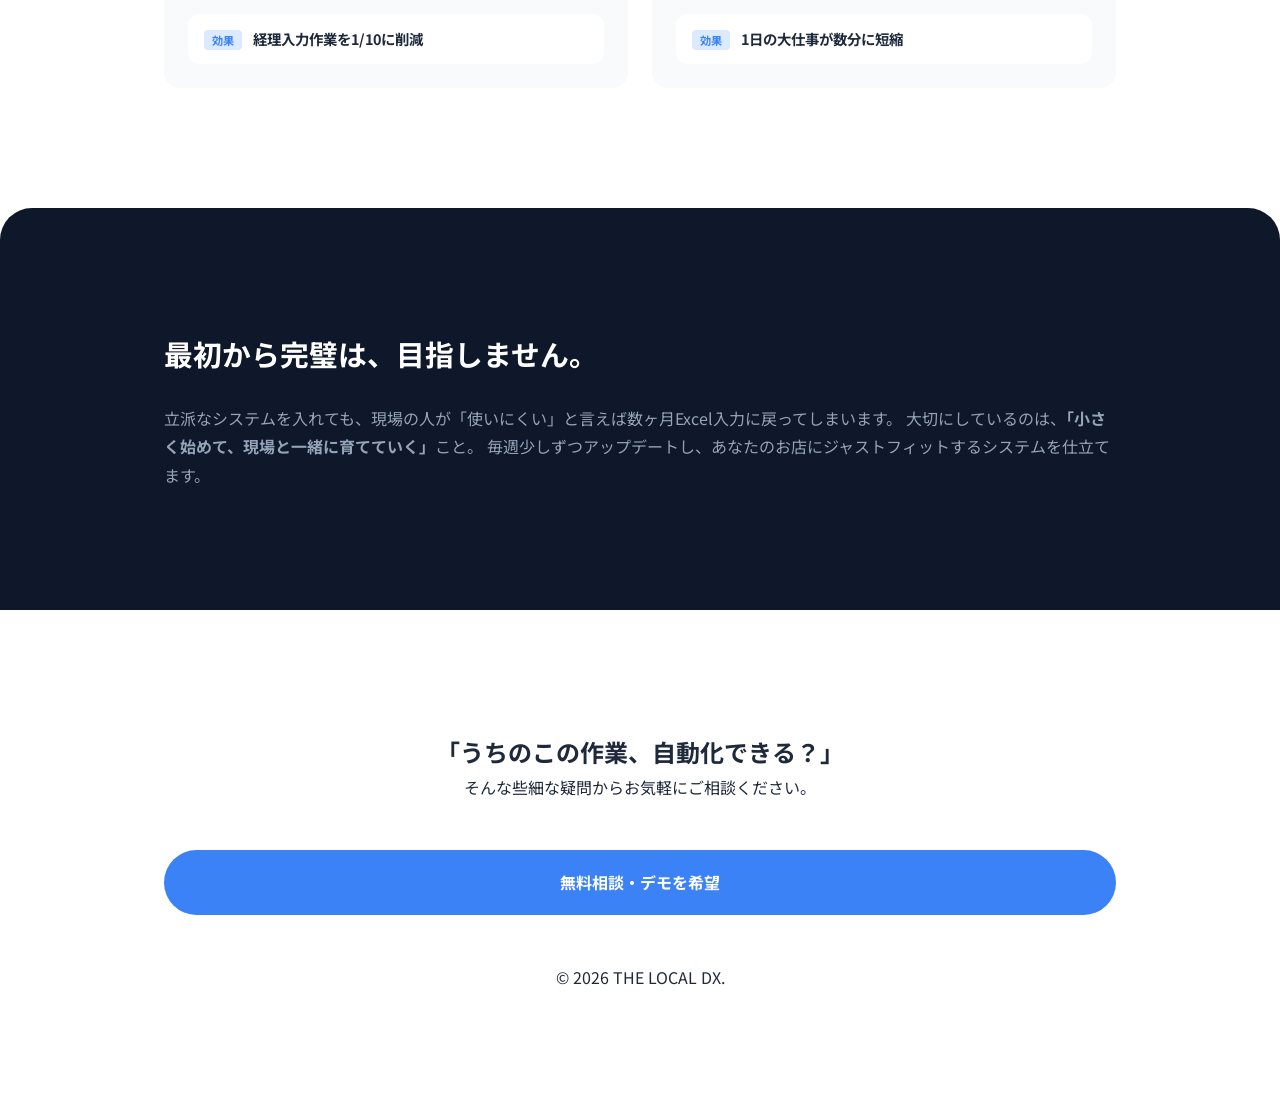
==== commit b4df5630: "Design: Improve vertical rhythm and footer spacing" ====
--- a/index.html
+++ b/index.html
@@ -98,7 +98,8 @@
             <div class="container philosophy-inner">
                 <h2>最初から完璧は、目指しません。</h2>
                 <p>
-                    現場が「使いにくい」と言えば、どんな立派なシステムもお飾りになります。大切にしているのは、<strong>「小さく始めて、現場と一緒に育てていく」</strong>こと。
+                    立派なシステムを入れても、現場の人が「使いにくい」と言えば数ヶ月Excel入力に戻ってしまいます。
+                    大切にしているのは、<strong>「小さく始めて、現場と一緒に育てていく」</strong>こと。
                     毎週少しずつアップデートし、あなたのお店にジャストフィットするシステムを仕立てます。
                 </p>
             </div>
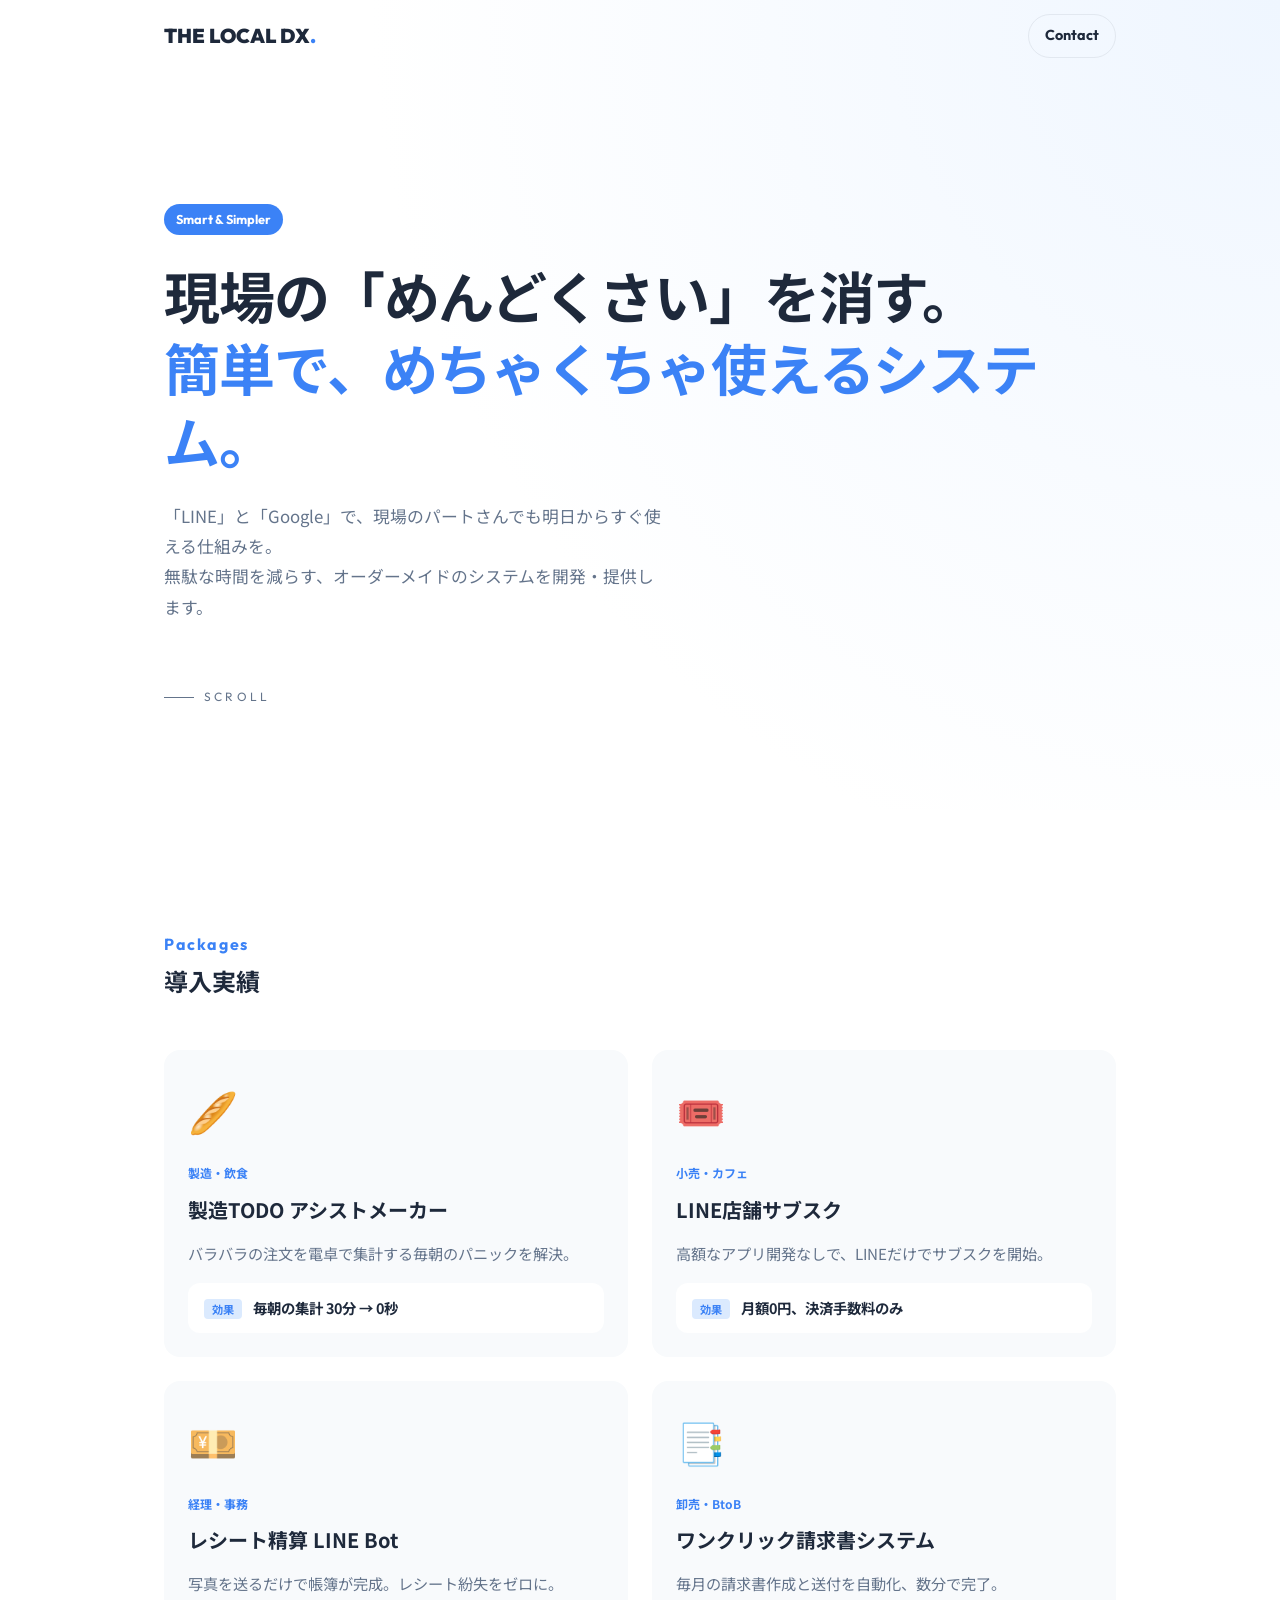
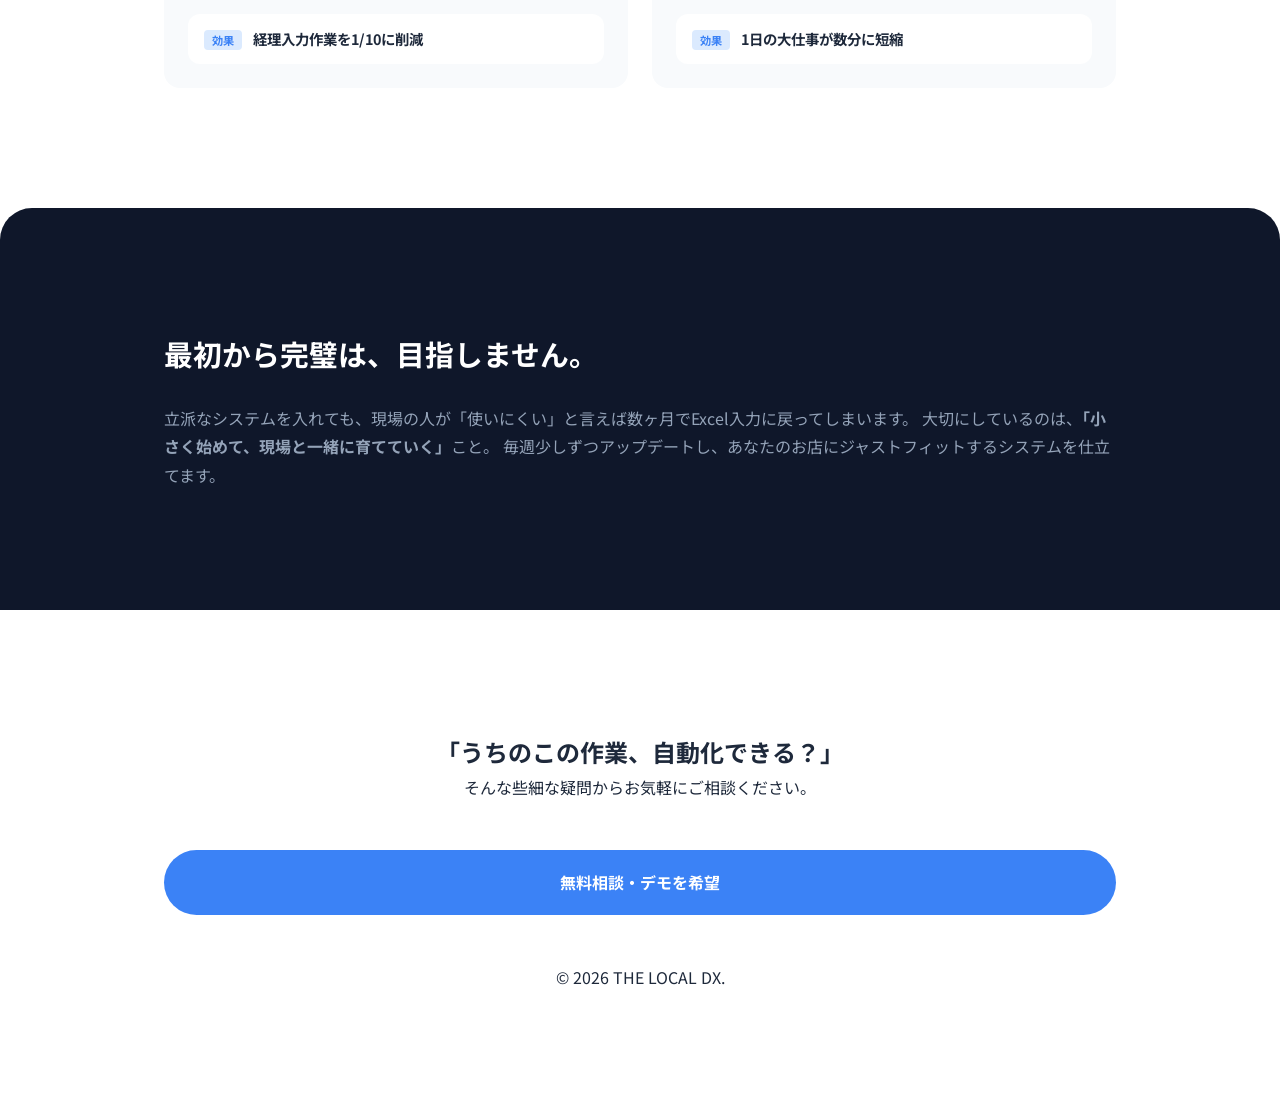
==== commit 81a641ce: "Design: Improve vertical rhythm and footer spacing" ====
--- a/index.html
+++ b/index.html
@@ -4,7 +4,7 @@
 <head>
     <meta charset="UTF-8">
     <meta name="viewport" content="width=device-width, initial-scale=1.0">
-    <title>THE LOCAL DX | 地域のお店を、小さく強くするシステム</title>
+    <title>THE LOCAL DX | 地域のお店を、強くするシステム</title>
     <link rel="preconnect" href="https://fonts.googleapis.com">
     <link rel="preconnect" href="https://fonts.gstatic.com" crossorigin>
     <link
@@ -98,7 +98,7 @@
             <div class="container philosophy-inner">
                 <h2>最初から完璧は、目指しません。</h2>
                 <p>
-                    立派なシステムを入れても、現場の人が「使いにくい」と言えば数ヶ月Excel入力に戻ってしまいます。
+                    立派なシステムを入れても、現場の人が「使いにくい」と言えば数ヶ月でExcel入力に戻ってしまいます。
                     大切にしているのは、<strong>「小さく始めて、現場と一緒に育てていく」</strong>こと。
                     毎週少しずつアップデートし、あなたのお店にジャストフィットするシステムを仕立てます。
                 </p>
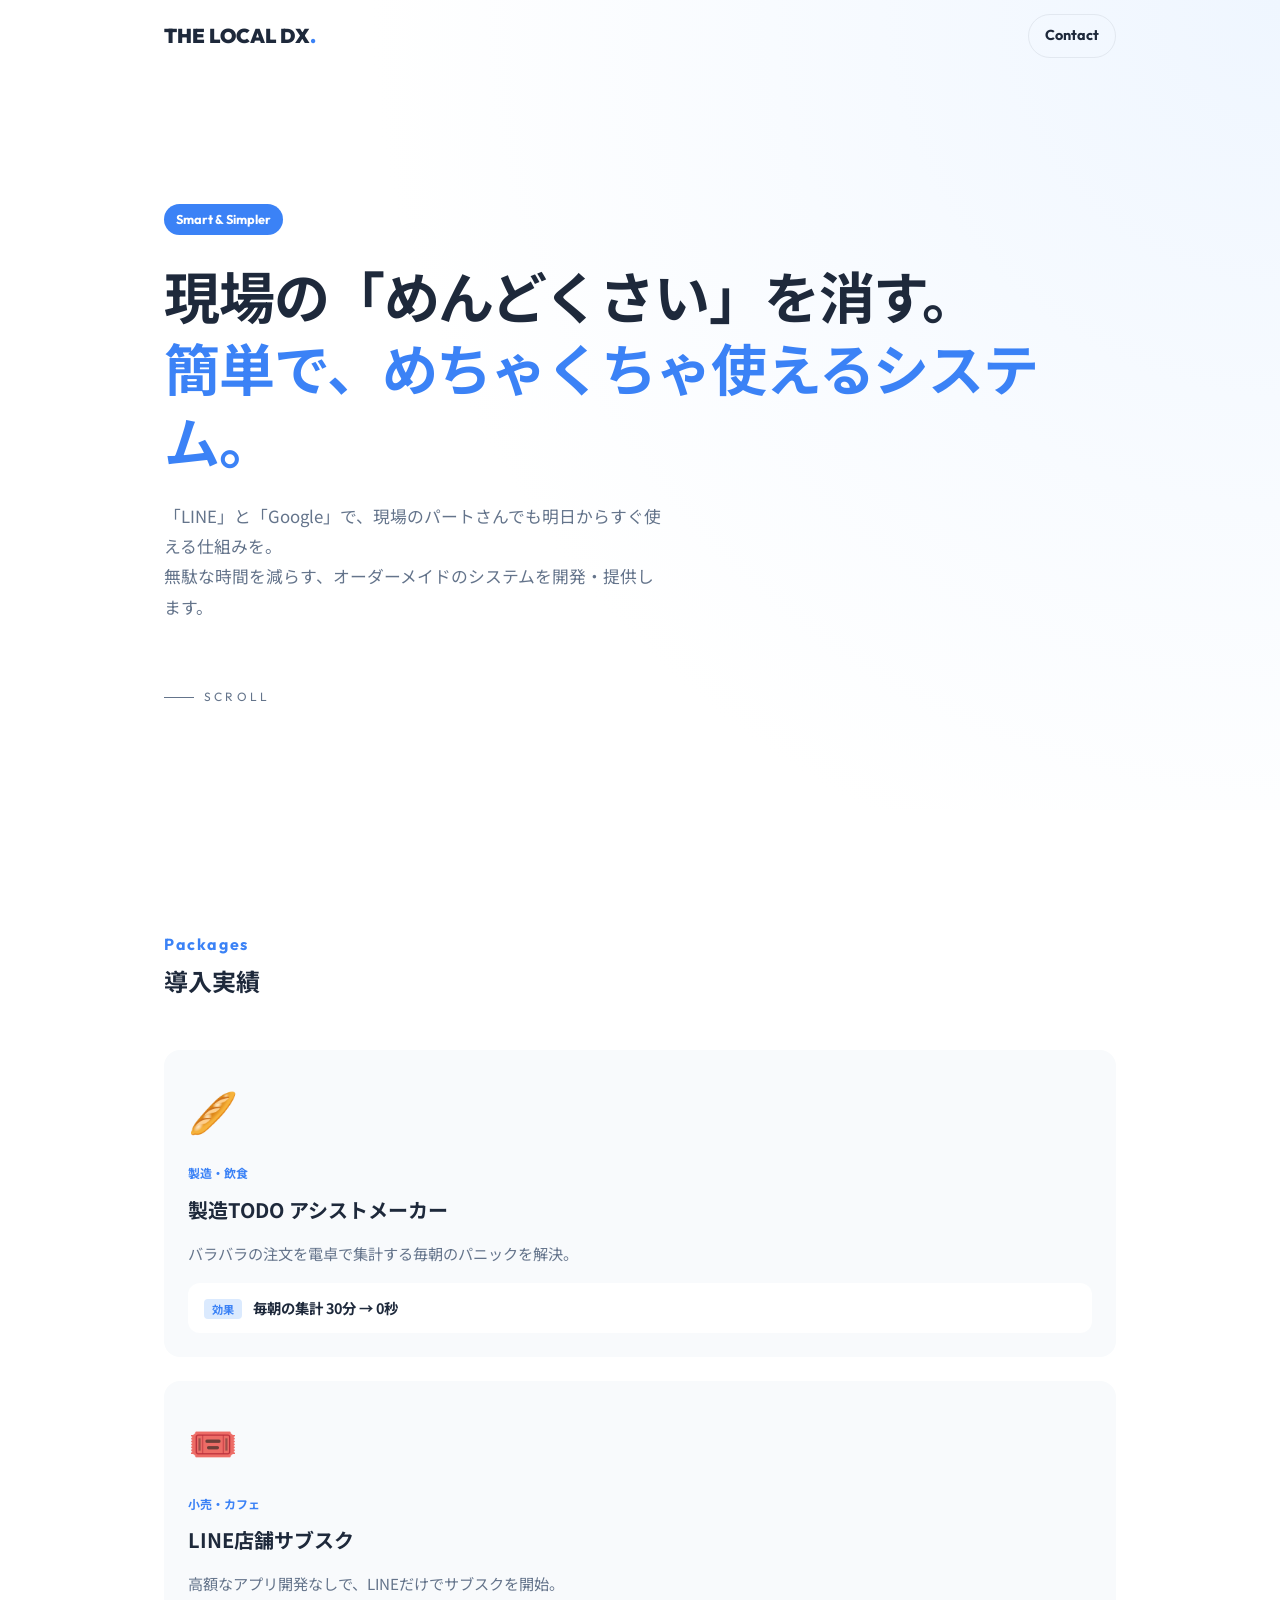
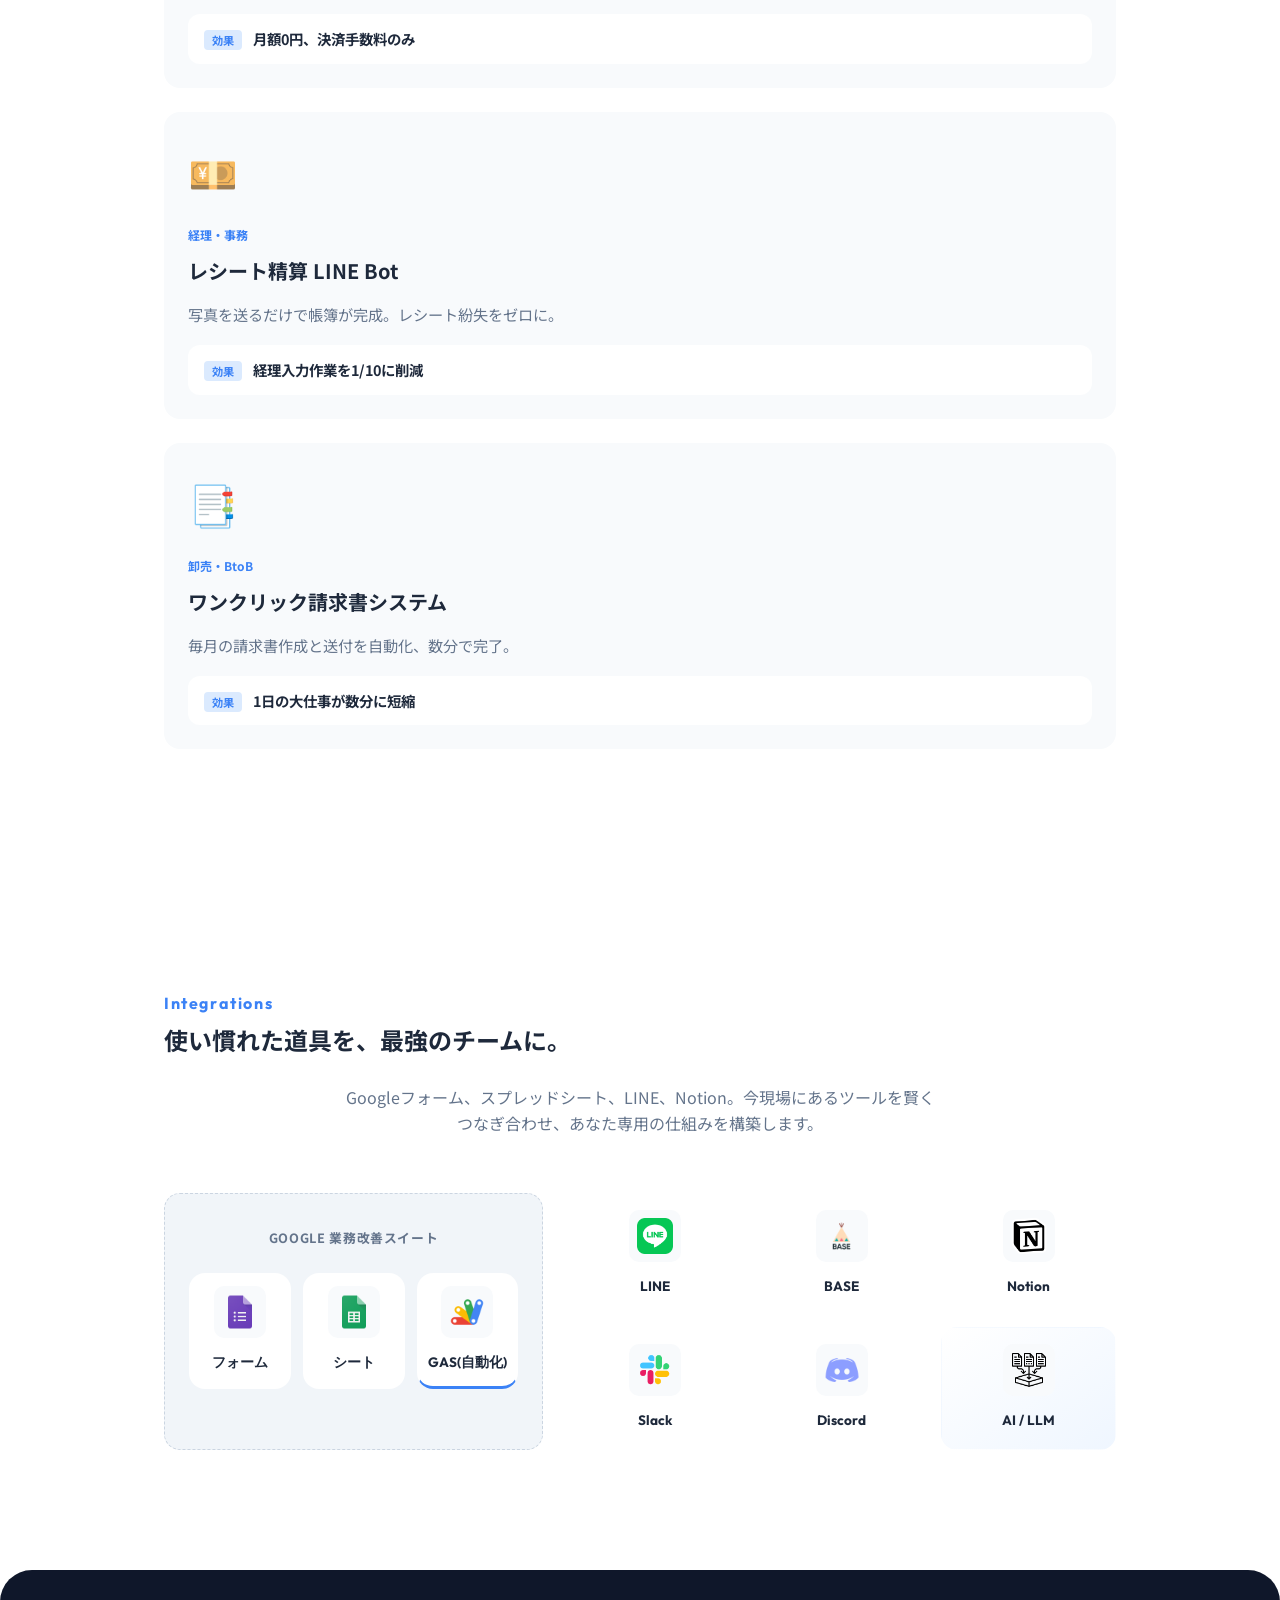
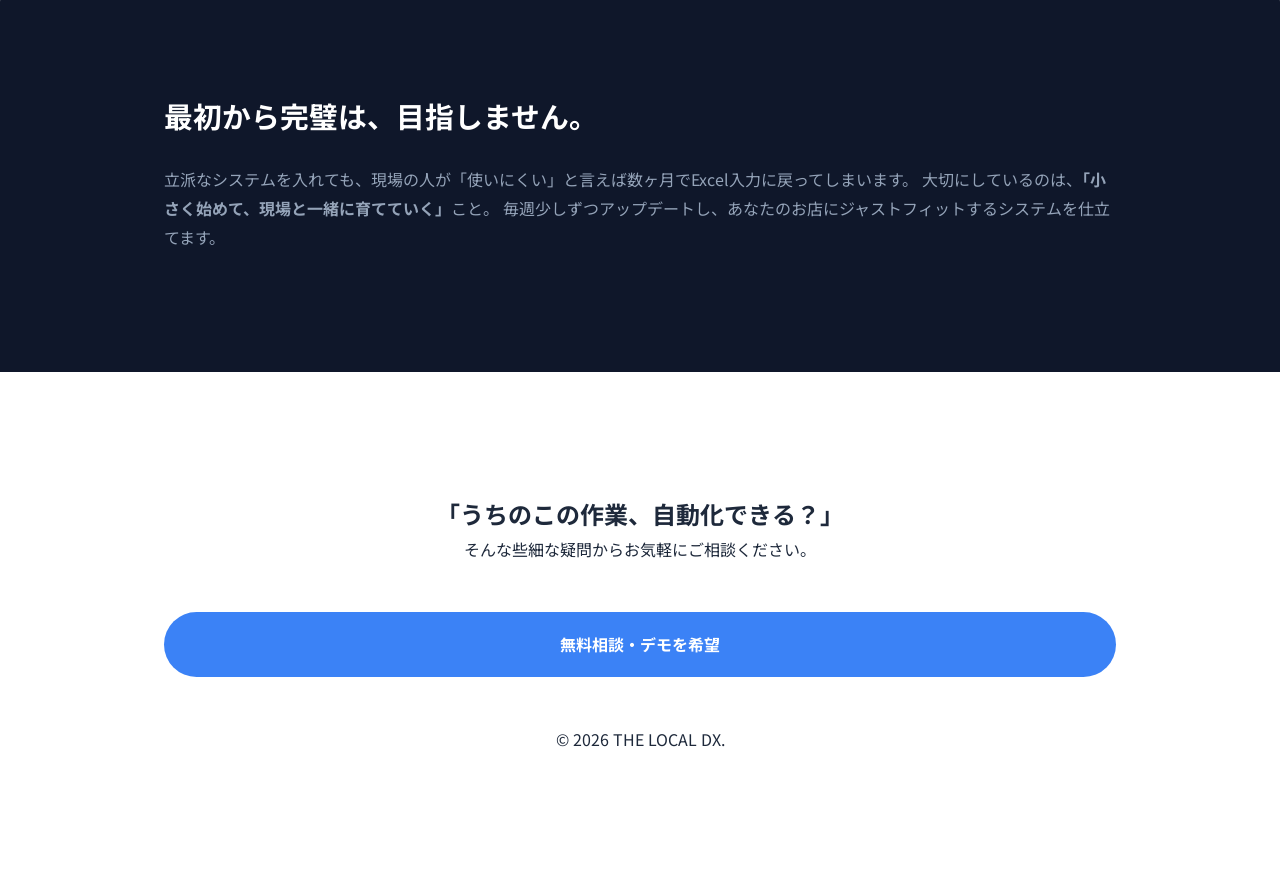
==== commit 3f5b957f: "Design: Finalize Integrations section with logos and clean layout" ====
--- a/index.html
+++ b/index.html
@@ -94,6 +94,83 @@
             </div>
         </section>
 
+        <section class="tools section-padding">
+            <div class="container">
+                <div class="section-title">
+                    <p class="sub-title">Integrations</p>
+                    <h2>使い慣れた道具を、最強のチームに。</h2>
+                    <p class="section-desc">Googleフォーム、スプレッドシート、LINE、Notion。今現場にあるツールを賢くつなぎ合わせ、あなた専用の仕組みを構築します。</p>
+                </div>
+
+                <div class="tool-layout">
+                    <!-- Google Ecosystem Group -->
+                    <div class="tool-group">
+                        <p class="group-label">Google 業務改善スイート</p>
+                        <div class="group-grid">
+                            <div class="tool-card mini">
+                                <div class="tool-logo-box">
+                                    <img src="img/logo-forms.png" alt="Google Forms" class="tool-logo">
+                                </div>
+                                <span class="tool-name">フォーム</span>
+                            </div>
+                            <div class="tool-card mini">
+                                <div class="tool-logo-box">
+                                    <img src="img/logo-sheets.png" alt="Google Sheets" class="tool-logo">
+                                </div>
+                                <span class="tool-name">シート</span>
+                            </div>
+                            <div class="tool-card mini highlight">
+                                <div class="tool-logo-box">
+                                    <img src="img/logo-gas.png" alt="Google Apps Script" class="tool-logo">
+                                </div>
+                                <span class="tool-name">GAS(自動化)</span>
+                            </div>
+                        </div>
+                    </div>
+
+                    <!-- Other Platforms -->
+                    <div class="platform-grid">
+                        <div class="tool-card">
+                            <div class="tool-logo-box">
+                                <img src="img/logo-line.png" alt="LINE" class="tool-logo">
+                            </div>
+                            <span class="tool-name">LINE</span>
+                        </div>
+                        <div class="tool-card">
+                            <div class="tool-logo-box">
+                                <img src="img/logo-base.png" alt="BASE" class="tool-logo">
+                            </div>
+                            <span class="tool-name">BASE</span>
+                        </div>
+                        <div class="tool-card">
+                            <div class="tool-logo-box">
+                                <img src="img/logo-notion.png" alt="Notion" class="tool-logo">
+                            </div>
+                            <span class="tool-name">Notion</span>
+                        </div>
+                        <div class="tool-card">
+                            <div class="tool-logo-box">
+                                <img src="img/logo-slack.png" alt="Slack" class="tool-logo">
+                            </div>
+                            <span class="tool-name">Slack</span>
+                        </div>
+                        <div class="tool-card">
+                            <div class="tool-logo-box">
+                                <img src="img/logo-discord.png" alt="Discord" class="tool-logo">
+                            </div>
+                            <span class="tool-name">Discord</span>
+                        </div>
+                        <div class="tool-card accent-ai">
+                            <div class="tool-logo-box">
+                                <img src="img/logo-ai.png" alt="AI / LLM" class="tool-logo">
+                            </div>
+                            <span class="tool-name">AI / LLM</span>
+                        </div>
+                    </div>
+                </div>
+            </div>
+        </section>
+
         <section class="philosophy section-padding">
             <div class="container philosophy-inner">
                 <h2>最初から完璧は、目指しません。</h2>
--- a/style.css
+++ b/style.css
@@ -278,9 +278,146 @@
     transform: scale(0.95);
 }
 
+/* --- Tools Section --- */
+.tools {
+    background-color: var(--white);
+}
+
+.section-desc {
+    margin: 1.5rem auto 0;
+    color: var(--text-muted);
+    font-size: 1rem;
+    max-width: 600px;
+    line-height: 1.6;
+    text-align: center;
+}
+
+.tool-layout {
+    margin-top: 3.5rem;
+    display: flex;
+    flex-direction: column;
+    gap: 1.5rem;
+}
+
+/* Google Suite Group */
+.tool-group {
+    background: #F1F5F9;
+    padding: 2rem 1.5rem;
+    border-radius: var(--radius-md);
+    border: 1px dashed #CBD5E1;
+}
+
+.group-label {
+    font-size: 0.8rem;
+    font-weight: 700;
+    color: var(--text-muted);
+    text-transform: uppercase;
+    letter-spacing: 0.05em;
+    margin-bottom: 1.5rem;
+    text-align: center;
+}
+
+.group-grid {
+    display: grid;
+    grid-template-columns: repeat(3, 1fr);
+    gap: 0.75rem;
+}
+
+.platform-grid {
+    display: grid;
+    grid-template-columns: repeat(2, 1fr);
+    gap: 0.75rem;
+}
+
+.tool-card {
+    background: var(--white);
+    padding: 1rem 0.5rem;
+    border-radius: var(--radius-md);
+    display: flex;
+    flex-direction: column;
+    align-items: center;
+    border: 1px solid transparent;
+    transition: var(--transit);
+    height: 100%;
+}
+
+.tool-card.mini {
+    padding: 0.75rem 0.25rem;
+}
+
+.tool-card.highlight {
+    background: var(--white);
+    border-bottom: 3px solid var(--accent);
+}
+
+.tool-card.accent-ai {
+    background: linear-gradient(to bottom right, #FFFFFF, #EFF6FF);
+}
+
+.tool-logo-box {
+    width: 44px;
+    height: 44px;
+    background: var(--bg-sub);
+    border-radius: 10px;
+    display: flex;
+    align-items: center;
+    justify-content: center;
+    margin-bottom: 0.75rem;
+    position: relative;
+    overflow: hidden;
+}
+
+.tool-logo {
+    position: absolute;
+    width: 100%;
+    height: 100%;
+    object-fit: contain;
+    padding: 8px;
+    opacity: 0;
+    transition: opacity 0.3s;
+}
+
+.tool-logo[src^="img/"] {
+    opacity: 1;
+}
+
+.tool-name {
+    font-family: 'Outfit', sans-serif;
+    font-size: 0.75rem;
+    font-weight: 700;
+    color: var(--text-main);
+    text-align: center;
+    white-space: nowrap;
+}
+
 @media (min-width: 768px) {
-    .work-grid {
-        grid-template-columns: repeat(2, 1fr);
+    .tool-layout {
+        flex-direction: row;
+        align-items: stretch;
+    }
+
+    .tool-group {
+        flex: 1.2;
+    }
+
+    .platform-grid {
+        flex: 2;
+        grid-template-columns: repeat(3, 1fr);
+    }
+
+    .tool-logo-box {
+        width: 52px;
+        height: 52px;
+    }
+
+    .tool-name {
+        font-size: 0.85rem;
+    }
+
+    .tool-card:hover {
+        transform: translateY(-4px);
+        box-shadow: 0 12px 24px rgba(0, 0, 0, 0.05);
+        border-color: var(--accent);
     }
 
     .hero-title {
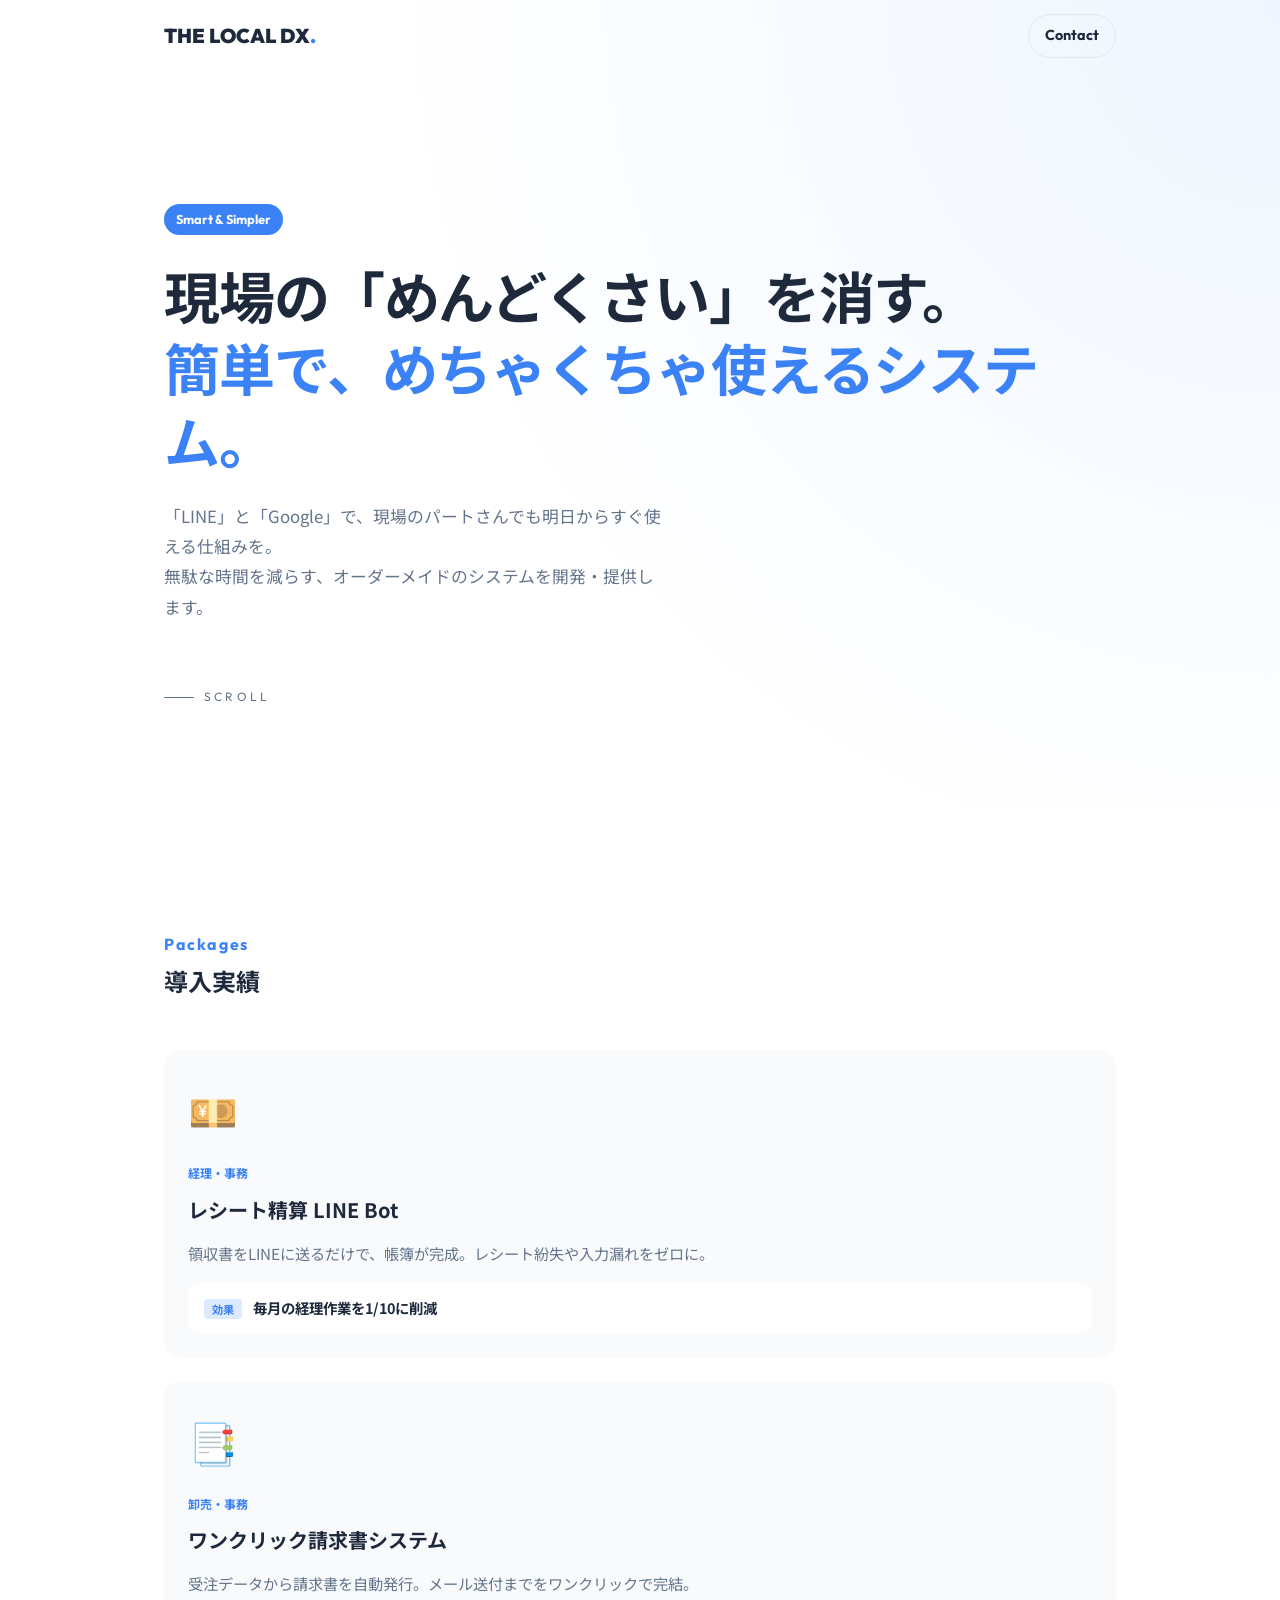
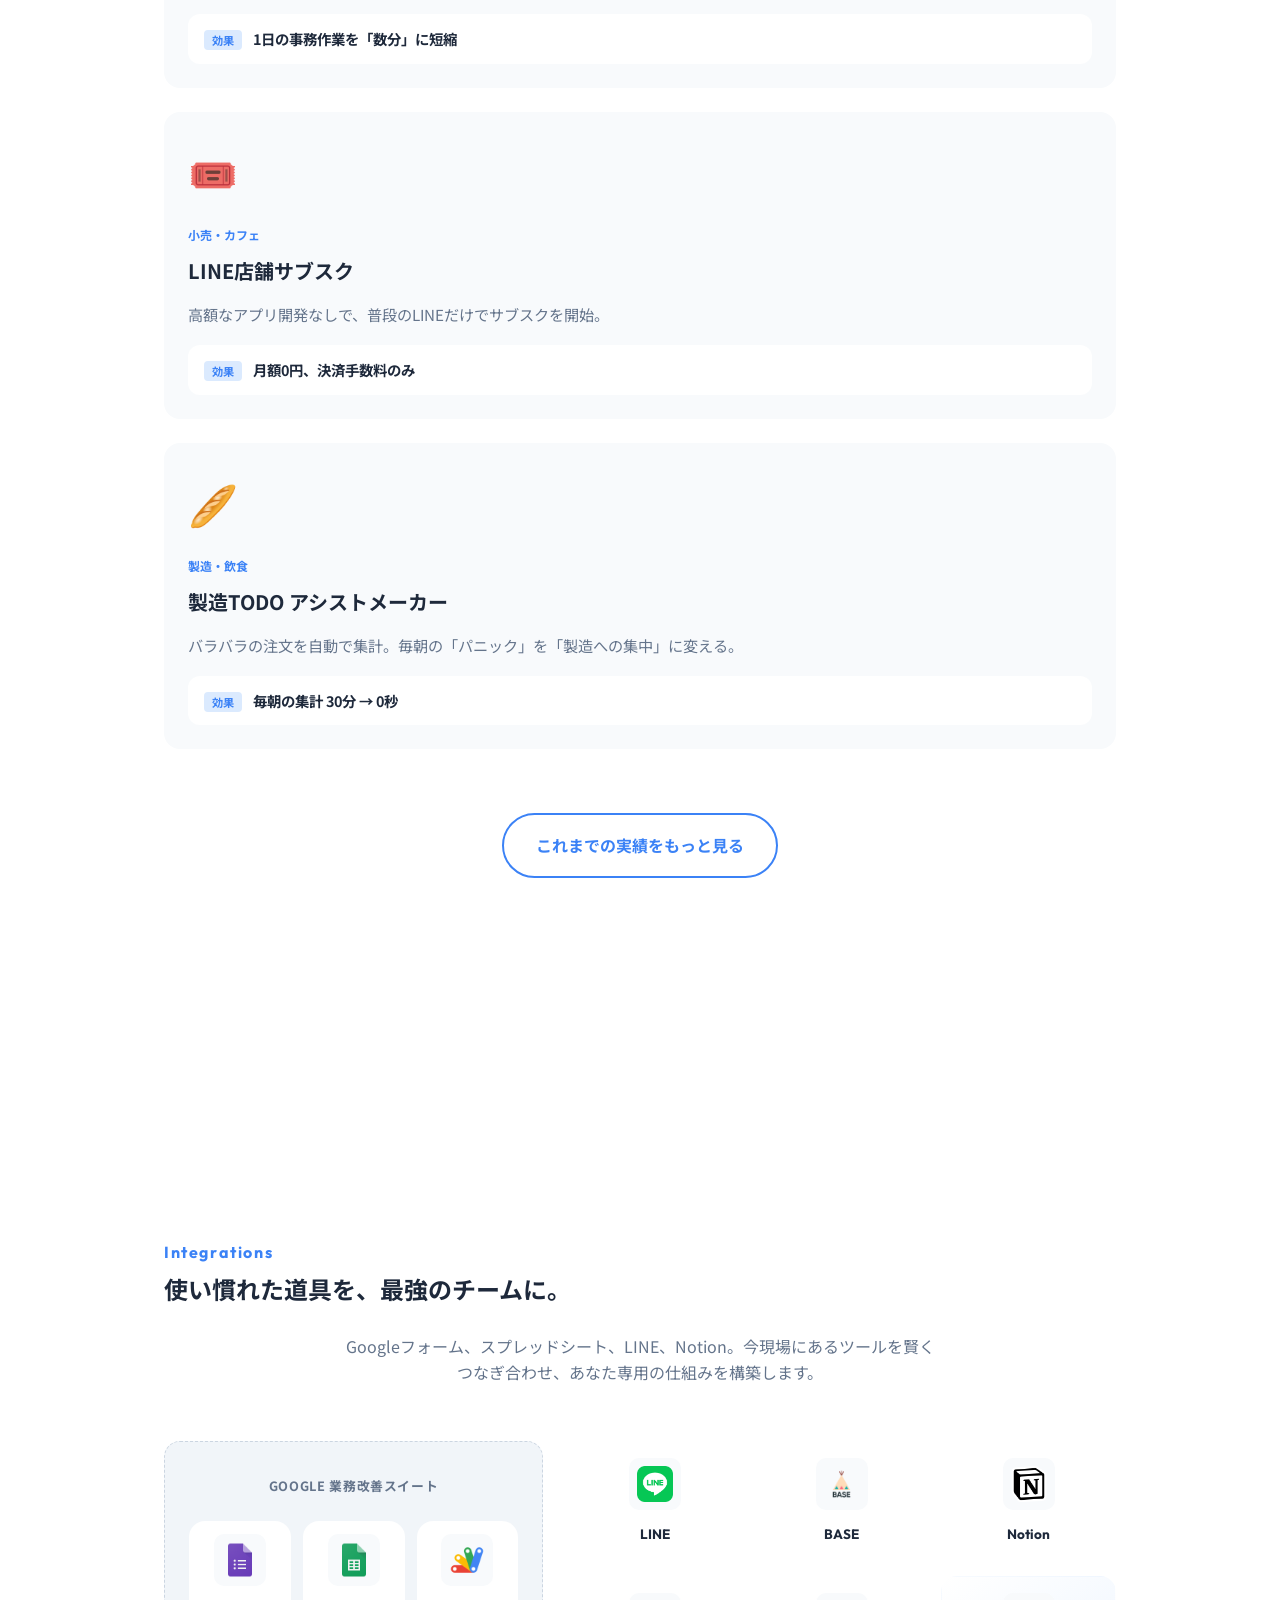
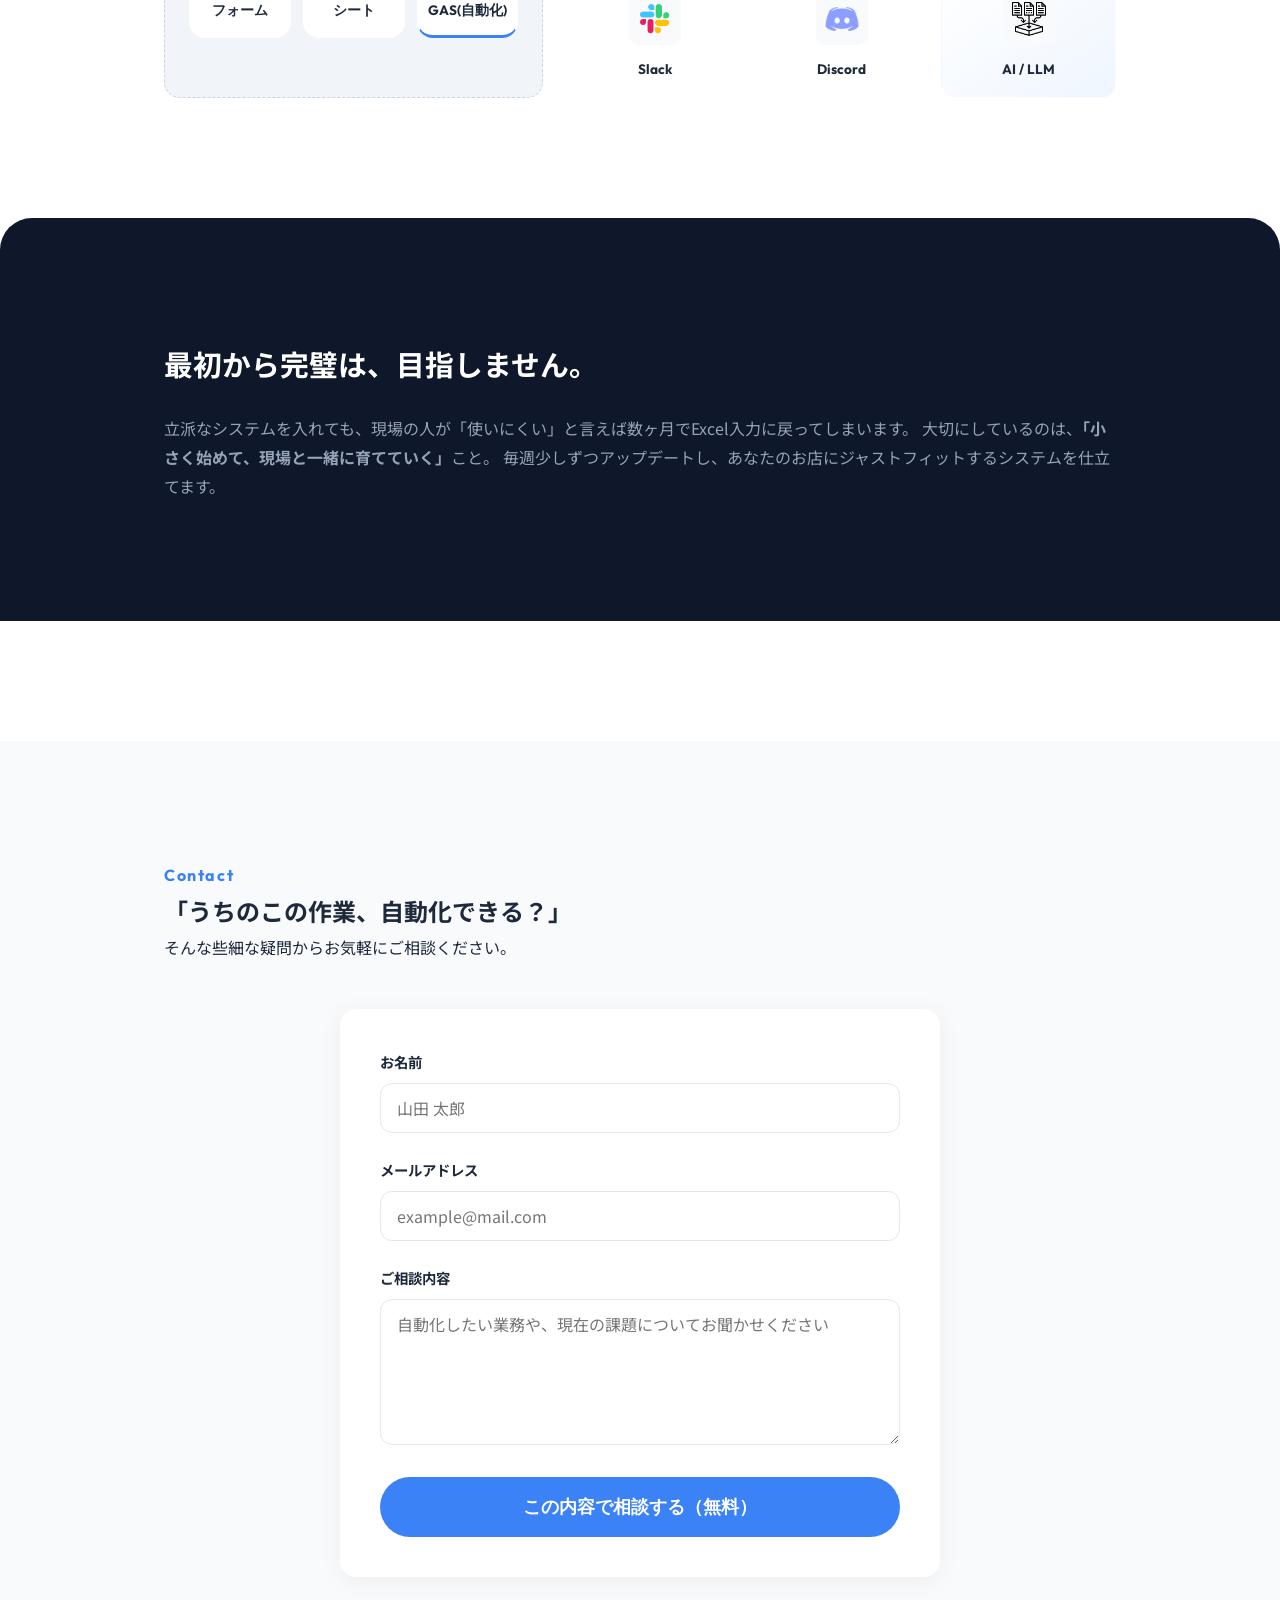
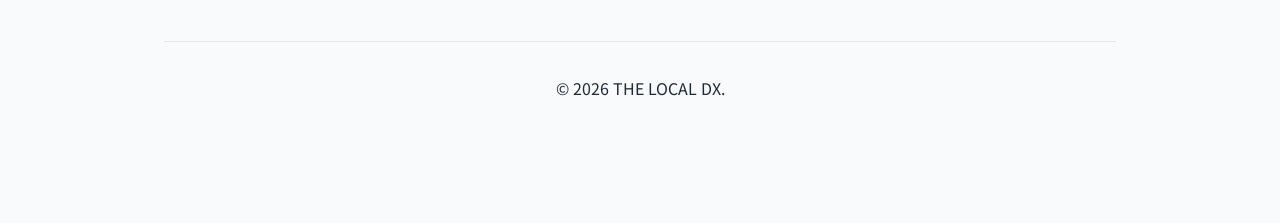
==== commit efc6420e: "Update: Refine works list, add works.html gallery, and implement contact form" ====
--- a/index.html
+++ b/index.html
@@ -35,7 +35,7 @@
             </div>
         </section>
 
-        <section class="works section-padding">
+        <section class="works section-padding" id="works">
             <div class="container">
                 <div class="section-title">
                     <p class="sub-title">Packages</p>
@@ -44,151 +44,187 @@
 
                 <div class="work-grid">
                     <article class="work-card">
+                        <div class="work-image expense">💴</div>
+                        <div class="work-content">
+                            <span class="category">経理・事務</span>
+                            <h3>レシート精算 LINE Bot</h3>
+                            <p class="problem">領収書をLINEに送るだけで、帳簿が完成。レシート紛失や入力漏れをゼロに。</p>
+                            <div class="result">
+                                <span class="r-badge">効果</span> 毎月の経理作業を1/10に削減
+                            </div>
+                        </div>
+                    </article>
+
+                    <article class="work-card">
+                        <div class="work-image invoice">📑</div>
+                        <div class="work-content">
+                            <span class="category">卸売・事務</span>
+                            <h3>ワンクリック請求書システム</h3>
+                            <p class="problem">受注データから請求書を自動発行。メール送付までをワンクリックで完結。</p>
+                            <div class="result">
+                                <span class="r-badge">効果</span> 1日の事務作業を「数分」に短縮
+                            </div>
+                        </div>
+                    </article>
+
+                    <article class="work-card">
+                        <div class="work-image fanpass">🎟️</div>
+                        <div class="work-content">
+                            <span class="category">小売・カフェ</span>
+                            <h3>LINE店舗サブスク</h3>
+                            <p class="problem">高額なアプリ開発なしで、普段のLINEだけでサブスクを開始。</p>
+                            <div class="result">
+                                <span class="r-badge">効果</span> 月額0円、決済手数料のみ
+                            </div>
+                        </div>
+                    </article>
+
+                    <article class="work-card">
                         <div class="work-image bakery">🥖</div>
                         <div class="work-content">
                             <span class="category">製造・飲食</span>
                             <h3>製造TODO アシストメーカー</h3>
-                            <p class="problem">バラバラの注文を電卓で集計する毎朝のパニックを解決。</p>
+                            <p class="problem">バラバラの注文を自動で集計。毎朝の「パニック」を「製造への集中」に変える。</p>
                             <div class="result">
                                 <span class="r-badge">効果</span> 毎朝の集計 30分 → 0秒
                             </div>
                         </div>
                     </article>
-
-                    <article class="work-card">
-                        <div class="work-image fanpass">🎟️</div>
-                        <div class="work-content">
-                            <span class="category">小売・カフェ</span>
-                            <h3>LINE店舗サブスク</h3>
-                            <p class="problem">高額なアプリ開発なしで、LINEだけでサブスクを開始。</p>
-                            <div class="result">
-                                <span class="r-badge">効果</span> 月額0円、決済手数料のみ
-                            </div>
-                        </div>
-                    </article>
-
-                    <article class="work-card">
-                        <div class="work-image expense">💴</div>
-                        <div class="work-content">
-                            <span class="category">経理・事務</span>
-                            <h3>レシート精算 LINE Bot</h3>
-                            <p class="problem">写真を送るだけで帳簿が完成。レシート紛失をゼロに。</p>
-                            <div class="result">
-                                <span class="r-badge">効果</span> 経理入力作業を1/10に削減
-                            </div>
-                        </div>
-                    </article>
-
-                    <article class="work-card">
-                        <div class="work-image invoice">📑</div>
-                        <div class="work-content">
-                            <span class="category">卸売・BtoB</span>
-                            <h3>ワンクリック請求書システム</h3>
-                            <p class="problem">毎月の請求書作成と送付を自動化、数分で完了。</p>
-                            <div class="result">
-                                <span class="r-badge">効果</span> 1日の大仕事が数分に短縮
-                            </div>
-                        </div>
-                    </article>
+                </div>
+
+                <div class="works-more">
+                    <a href="works.html" class="btn-outline">これまでの実績をもっと見る</a>
                 </div>
             </div>
         </section>
 
         <section class="tools section-padding">
-            <div class="container">
-                <div class="section-title">
-                    <p class="sub-title">Integrations</p>
-                    <h2>使い慣れた道具を、最強のチームに。</h2>
-                    <p class="section-desc">Googleフォーム、スプレッドシート、LINE、Notion。今現場にあるツールを賢くつなぎ合わせ、あなた専用の仕組みを構築します。</p>
-                </div>
-
-                <div class="tool-layout">
-                    <!-- Google Ecosystem Group -->
-                    <div class="tool-group">
-                        <p class="group-label">Google 業務改善スイート</p>
-                        <div class="group-grid">
-                            <div class="tool-card mini">
-                                <div class="tool-logo-box">
-                                    <img src="img/logo-forms.png" alt="Google Forms" class="tool-logo">
-                                </div>
-                                <span class="tool-name">フォーム</span>
-                            </div>
-                            <div class="tool-card mini">
-                                <div class="tool-logo-box">
-                                    <img src="img/logo-sheets.png" alt="Google Sheets" class="tool-logo">
-                                </div>
-                                <span class="tool-name">シート</span>
-                            </div>
-                            <div class="tool-card mini highlight">
-                                <div class="tool-logo-box">
-                                    <img src="img/logo-gas.png" alt="Google Apps Script" class="tool-logo">
-                                </div>
-                                <span class="tool-name">GAS(自動化)</span>
-                            </div>
-                        </div>
+
+            <section class="tools section-padding">
+                <div class="container">
+                    <div class="section-title">
+                        <p class="sub-title">Integrations</p>
+                        <h2>使い慣れた道具を、最強のチームに。</h2>
+                        <p class="section-desc">Googleフォーム、スプレッドシート、LINE、Notion。今現場にあるツールを賢くつなぎ合わせ、あなた専用の仕組みを構築します。</p>
                     </div>
 
-                    <!-- Other Platforms -->
-                    <div class="platform-grid">
-                        <div class="tool-card">
-                            <div class="tool-logo-box">
-                                <img src="img/logo-line.png" alt="LINE" class="tool-logo">
-                            </div>
-                            <span class="tool-name">LINE</span>
-                        </div>
-                        <div class="tool-card">
-                            <div class="tool-logo-box">
-                                <img src="img/logo-base.png" alt="BASE" class="tool-logo">
-                            </div>
-                            <span class="tool-name">BASE</span>
-                        </div>
-                        <div class="tool-card">
-                            <div class="tool-logo-box">
-                                <img src="img/logo-notion.png" alt="Notion" class="tool-logo">
-                            </div>
-                            <span class="tool-name">Notion</span>
-                        </div>
-                        <div class="tool-card">
-                            <div class="tool-logo-box">
-                                <img src="img/logo-slack.png" alt="Slack" class="tool-logo">
-                            </div>
-                            <span class="tool-name">Slack</span>
-                        </div>
-                        <div class="tool-card">
-                            <div class="tool-logo-box">
-                                <img src="img/logo-discord.png" alt="Discord" class="tool-logo">
-                            </div>
-                            <span class="tool-name">Discord</span>
-                        </div>
-                        <div class="tool-card accent-ai">
-                            <div class="tool-logo-box">
-                                <img src="img/logo-ai.png" alt="AI / LLM" class="tool-logo">
-                            </div>
-                            <span class="tool-name">AI / LLM</span>
+                    <div class="tool-layout">
+                        <!-- Google Ecosystem Group -->
+                        <div class="tool-group">
+                            <p class="group-label">Google 業務改善スイート</p>
+                            <div class="group-grid">
+                                <div class="tool-card mini">
+                                    <div class="tool-logo-box">
+                                        <img src="img/logo-forms.png" alt="Google Forms" class="tool-logo">
+                                    </div>
+                                    <span class="tool-name">フォーム</span>
+                                </div>
+                                <div class="tool-card mini">
+                                    <div class="tool-logo-box">
+                                        <img src="img/logo-sheets.png" alt="Google Sheets" class="tool-logo">
+                                    </div>
+                                    <span class="tool-name">シート</span>
+                                </div>
+                                <div class="tool-card mini highlight">
+                                    <div class="tool-logo-box">
+                                        <img src="img/logo-gas.png" alt="Google Apps Script" class="tool-logo">
+                                    </div>
+                                    <span class="tool-name">GAS(自動化)</span>
+                                </div>
+                            </div>
+                        </div>
+
+                        <!-- Other Platforms -->
+                        <div class="platform-grid">
+                            <div class="tool-card">
+                                <div class="tool-logo-box">
+                                    <img src="img/logo-line.png" alt="LINE" class="tool-logo">
+                                </div>
+                                <span class="tool-name">LINE</span>
+                            </div>
+                            <div class="tool-card">
+                                <div class="tool-logo-box">
+                                    <img src="img/logo-base.png" alt="BASE" class="tool-logo">
+                                </div>
+                                <span class="tool-name">BASE</span>
+                            </div>
+                            <div class="tool-card">
+                                <div class="tool-logo-box">
+                                    <img src="img/logo-notion.png" alt="Notion" class="tool-logo">
+                                </div>
+                                <span class="tool-name">Notion</span>
+                            </div>
+                            <div class="tool-card">
+                                <div class="tool-logo-box">
+                                    <img src="img/logo-slack.png" alt="Slack" class="tool-logo">
+                                </div>
+                                <span class="tool-name">Slack</span>
+                            </div>
+                            <div class="tool-card">
+                                <div class="tool-logo-box">
+                                    <img src="img/logo-discord.png" alt="Discord" class="tool-logo">
+                                </div>
+                                <span class="tool-name">Discord</span>
+                            </div>
+                            <div class="tool-card accent-ai">
+                                <div class="tool-logo-box">
+                                    <img src="img/logo-ai.png" alt="AI / LLM" class="tool-logo">
+                                </div>
+                                <span class="tool-name">AI / LLM</span>
+                            </div>
                         </div>
                     </div>
                 </div>
-            </div>
-        </section>
-
-        <section class="philosophy section-padding">
-            <div class="container philosophy-inner">
-                <h2>最初から完璧は、目指しません。</h2>
-                <p>
-                    立派なシステムを入れても、現場の人が「使いにくい」と言えば数ヶ月でExcel入力に戻ってしまいます。
-                    大切にしているのは、<strong>「小さく始めて、現場と一緒に育てていく」</strong>こと。
-                    毎週少しずつアップデートし、あなたのお店にジャストフィットするシステムを仕立てます。
-                </p>
-            </div>
-        </section>
+            </section>
+
+            <section class="philosophy section-padding">
+                <div class="container philosophy-inner">
+                    <h2>最初から完璧は、目指しません。</h2>
+                    <p>
+                        立派なシステムを入れても、現場の人が「使いにくい」と言えば数ヶ月でExcel入力に戻ってしまいます。
+                        大切にしているのは、<strong>「小さく始めて、現場と一緒に育てていく」</strong>こと。
+                        毎週少しずつアップデートし、あなたのお店にジャストフィットするシステムを仕立てます。
+                    </p>
+                </div>
+            </section>
     </main>
 
-    <footer id="contact" class="footer">
-        <div class="container text-center">
-            <h2 class="footer-title">「うちのこの作業、自動化できる？」</h2>
-            <p class="footer-text">そんな些細な疑問からお気軽にご相談ください。</p>
-            <a href="#" class="btn-primary-large">無料相談・デモを希望</a>
-            <p class="copyright">&copy; 2026 THE LOCAL DX.</p>
+    <footer id="contact" class="footer section-padding">
+        <div class="container">
+            <div class="section-title text-center">
+                <p class="sub-title">Contact</p>
+                <h2 class="footer-title">「うちのこの作業、自動化できる？」</h2>
+                <p class="footer-text">そんな些細な疑問からお気軽にご相談ください。</p>
+            </div>
+
+            <form action="https://formsubmit.co/shtorishir0816@gmail.com" method="POST" class="contact-form">
+                <!-- フォーム送信後のリダイレクト先（必要あれば） -->
+                <input type="hidden" name="_next" value="https://sei0816.github.io/the-local-system/index.html">
+                <!-- スパム防止のキャプチャ無効化（必要あれば） -->
+                <input type="hidden" name="_captcha" value="false">
+
+                <div class="form-group">
+                    <label for="name">お名前</label>
+                    <input type="text" name="name" id="name" placeholder="山田 太郎" required>
+                </div>
+
+                <div class="form-group">
+                    <label for="email">メールアドレス</label>
+                    <input type="email" name="email" id="email" placeholder="example@mail.com" required>
+                </div>
+
+                <div class="form-group">
+                    <label for="message">ご相談内容</label>
+                    <textarea name="message" id="message" rows="5" placeholder="自動化したい業務や、現在の課題についてお聞かせください"
+                        required></textarea>
+                </div>
+
+                <button type="submit" class="btn-primary-large">この内容で相談する（無料）</button>
+            </form>
+
+            <div class="footer-bottom">
+                <p class="copyright">&copy; 2026 THE LOCAL DX.</p>
+            </div>
         </div>
     </footer>
 
--- a/style.css
+++ b/style.css
@@ -229,22 +229,97 @@
     color: #94A3B8;
 }
 
-/* Footer */
-.footer {
-    padding-top: clamp(80px, 10vw, 120px);
-    padding-bottom: 120px;
+/* Works More Button */
+.works-more {
+    margin-top: 4rem;
     text-align: center;
 }
 
-.btn-primary-large {
-    display: block;
+.btn-outline {
+    display: inline-block;
+    padding: 16px 32px;
+    border: 2px solid var(--accent);
+    color: var(--accent);
+    text-decoration: none;
+    border-radius: 50px;
+    font-weight: 700;
+    transition: var(--transit);
+}
+
+.btn-outline:hover {
     background: var(--accent);
     color: var(--white);
-    text-decoration: none;
+    transform: translateY(-2px);
+    box-shadow: 0 8px 16px var(--accent-glow);
+}
+
+/* Footer & Contact Form */
+.footer {
+    background: var(--bg-sub);
+}
+
+.footer-bottom {
+    margin-top: 4rem;
+    padding-top: 2rem;
+    border-top: 1px solid #E2E8F0;
+    text-align: center;
+}
+
+.contact-form {
+    max-width: 600px;
+    margin: 3rem auto 0;
+    background: var(--white);
+    padding: 2.5rem;
+    border-radius: var(--radius-md);
+    box-shadow: 0 4px 24px rgba(0, 0, 0, 0.05);
+}
+
+.form-group {
+    margin-bottom: 1.5rem;
+}
+
+.form-group label {
+    display: block;
+    font-weight: 700;
+    font-size: 0.9rem;
+    margin-bottom: 0.5rem;
+    color: var(--text-main);
+}
+
+.form-group input,
+.form-group textarea {
+    width: 100%;
+    padding: 12px 16px;
+    border: 1px solid #E2E8F0;
+    border-radius: 12px;
+    font-family: inherit;
+    font-size: 1rem;
+    transition: var(--transit);
+    outline: none;
+}
+
+.form-group input:focus,
+.form-group textarea:focus {
+    border-color: var(--accent);
+    box-shadow: 0 0 0 4px var(--accent-glow);
+}
+
+.btn-primary-large {
+    width: 100%;
+    background: var(--accent);
+    color: var(--white);
+    border: none;
     padding: 18px;
     border-radius: 50px;
-    font-weight: 700;
-    margin: 3rem 0;
+    font-size: 1.1rem;
+    font-weight: 700;
+    cursor: pointer;
+    transition: var(--transit);
+}
+
+.btn-primary-large:hover {
+    transform: translateY(-2px);
+    box-shadow: 0 12px 24px var(--accent-glow);
 }
 
 /* Mobile Fixed CTA */
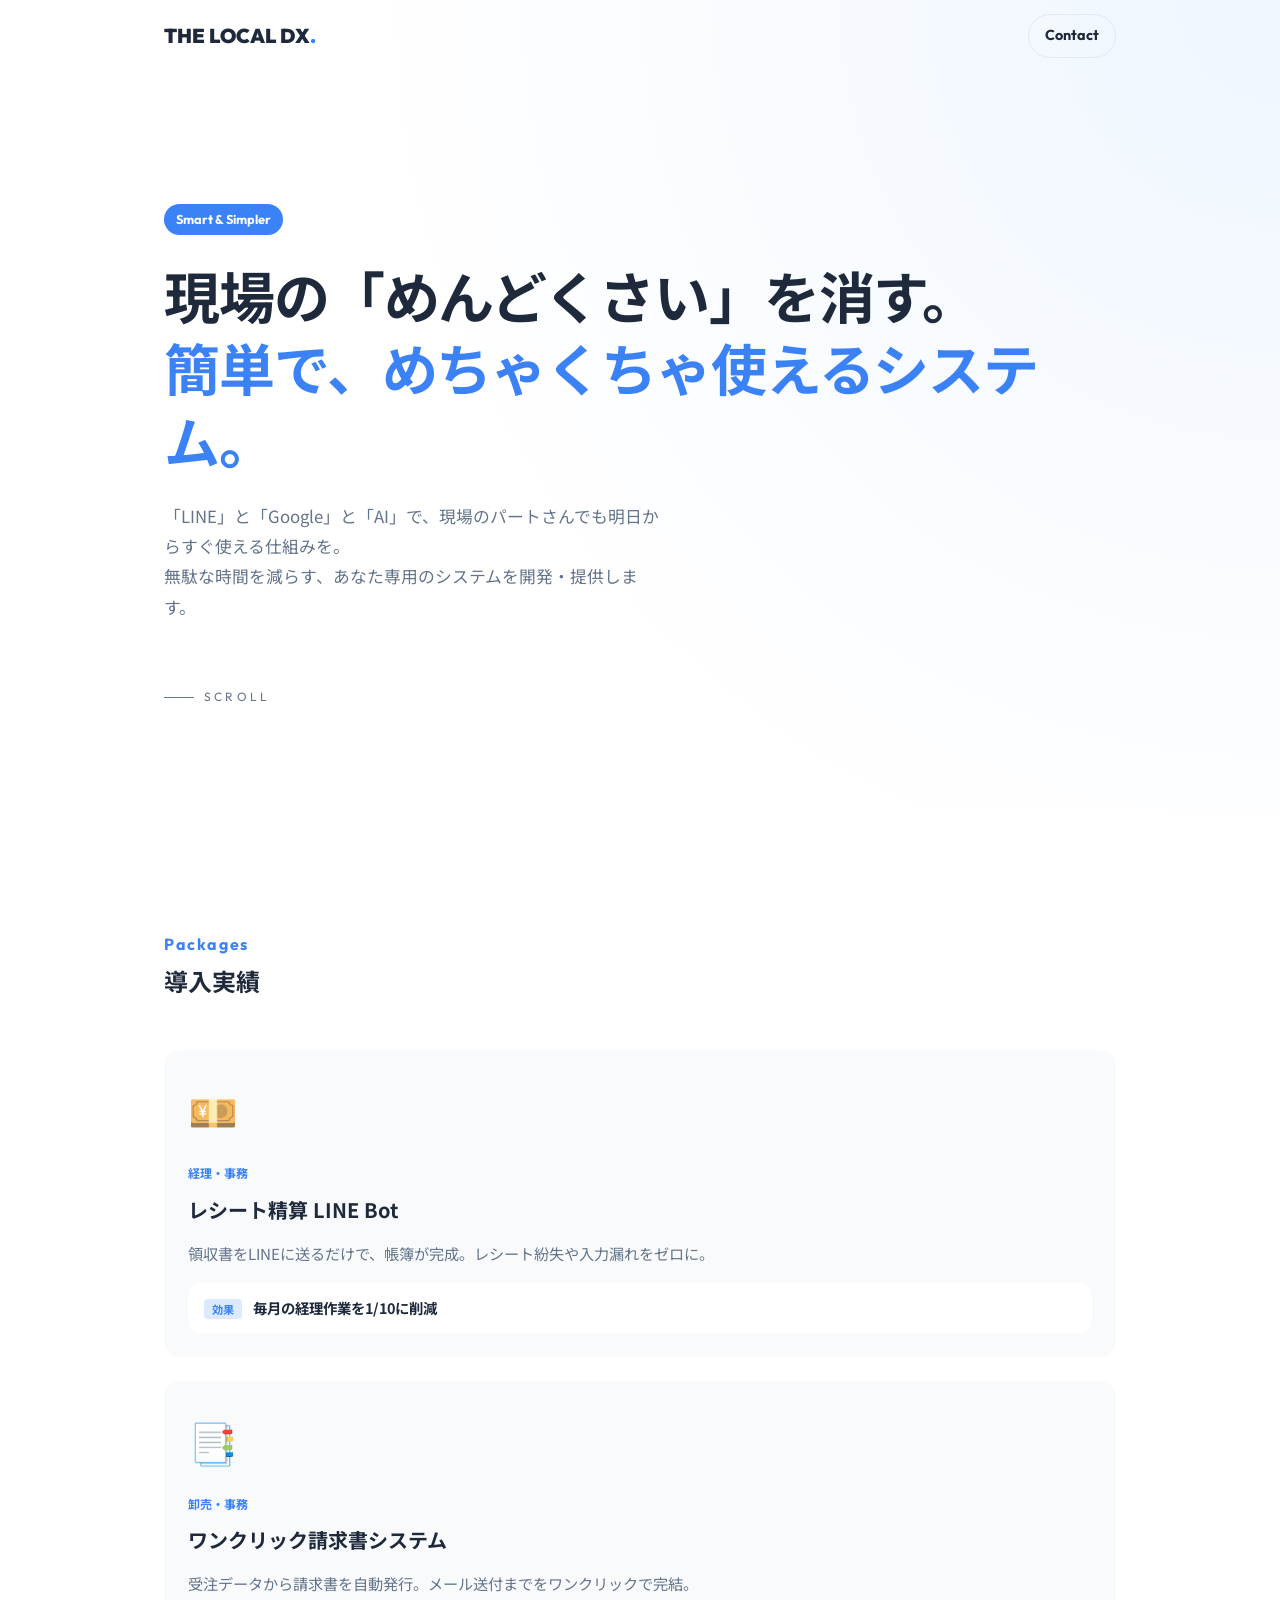
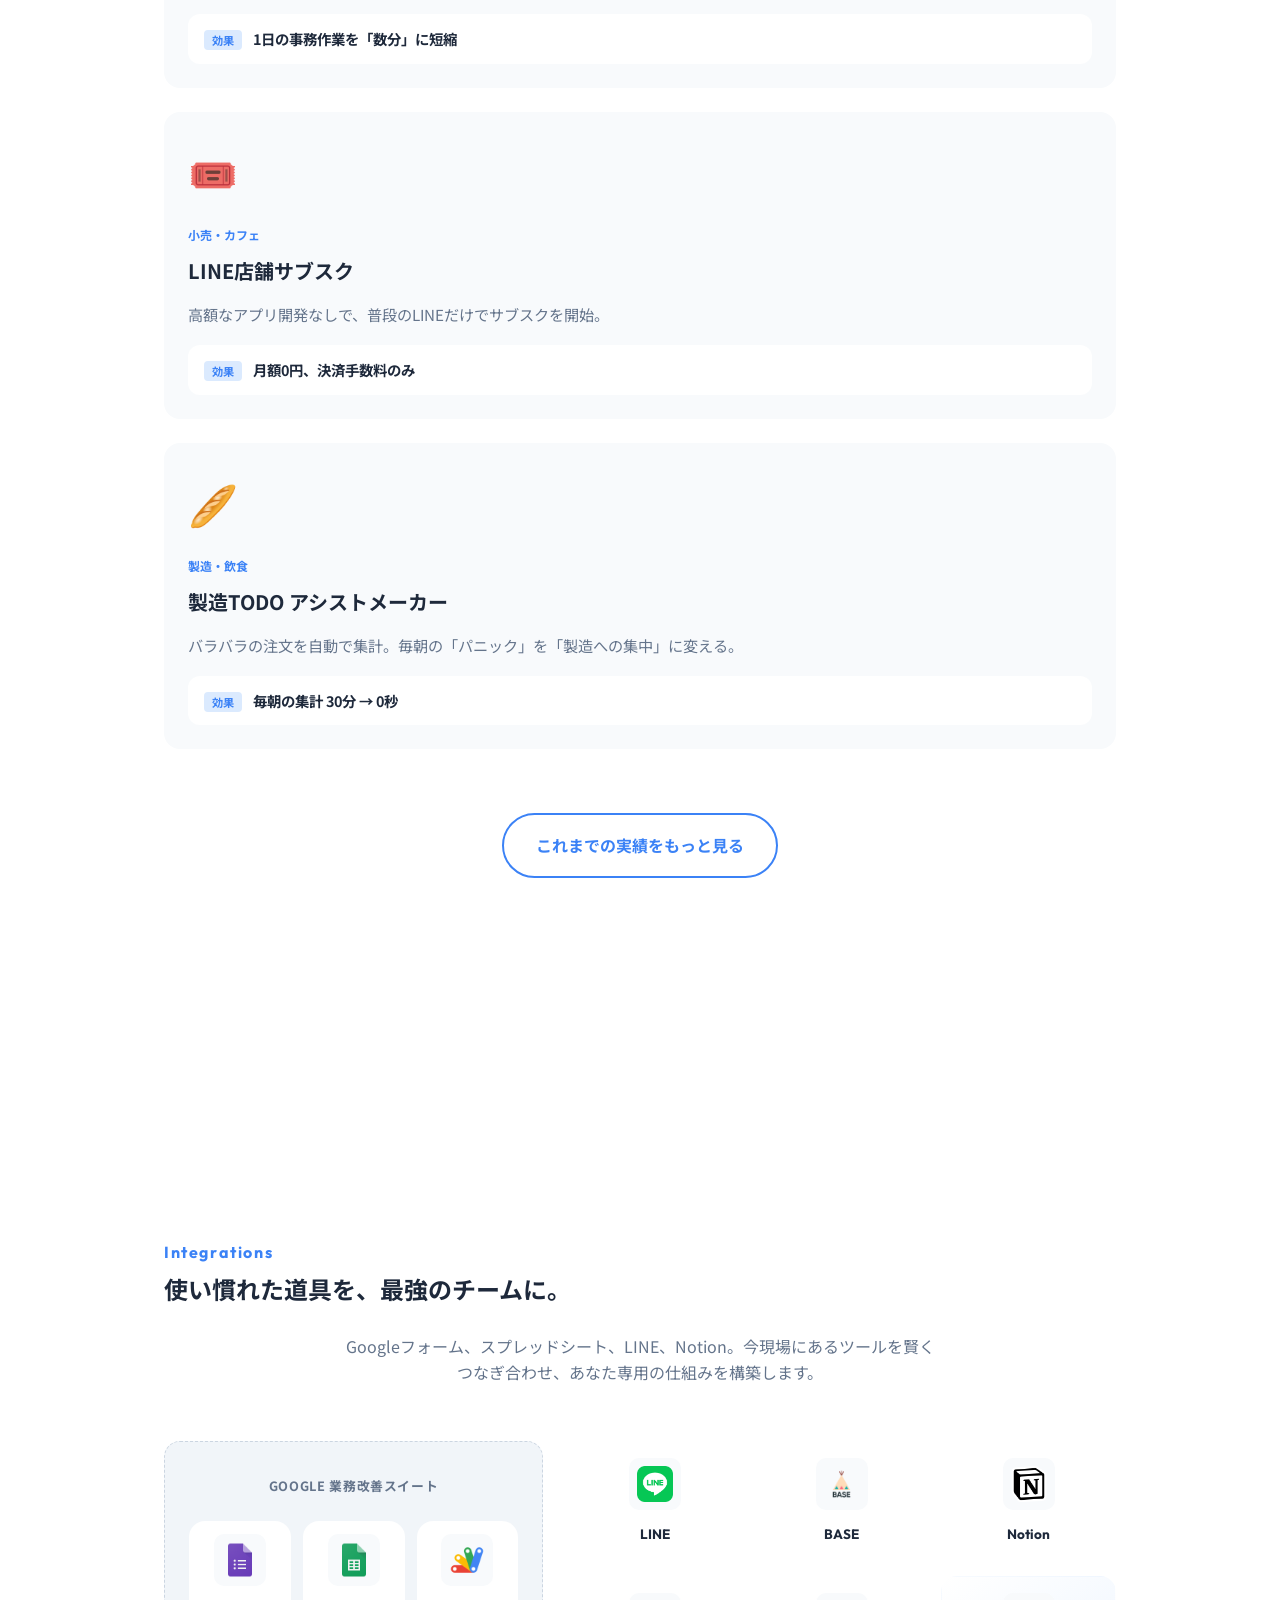
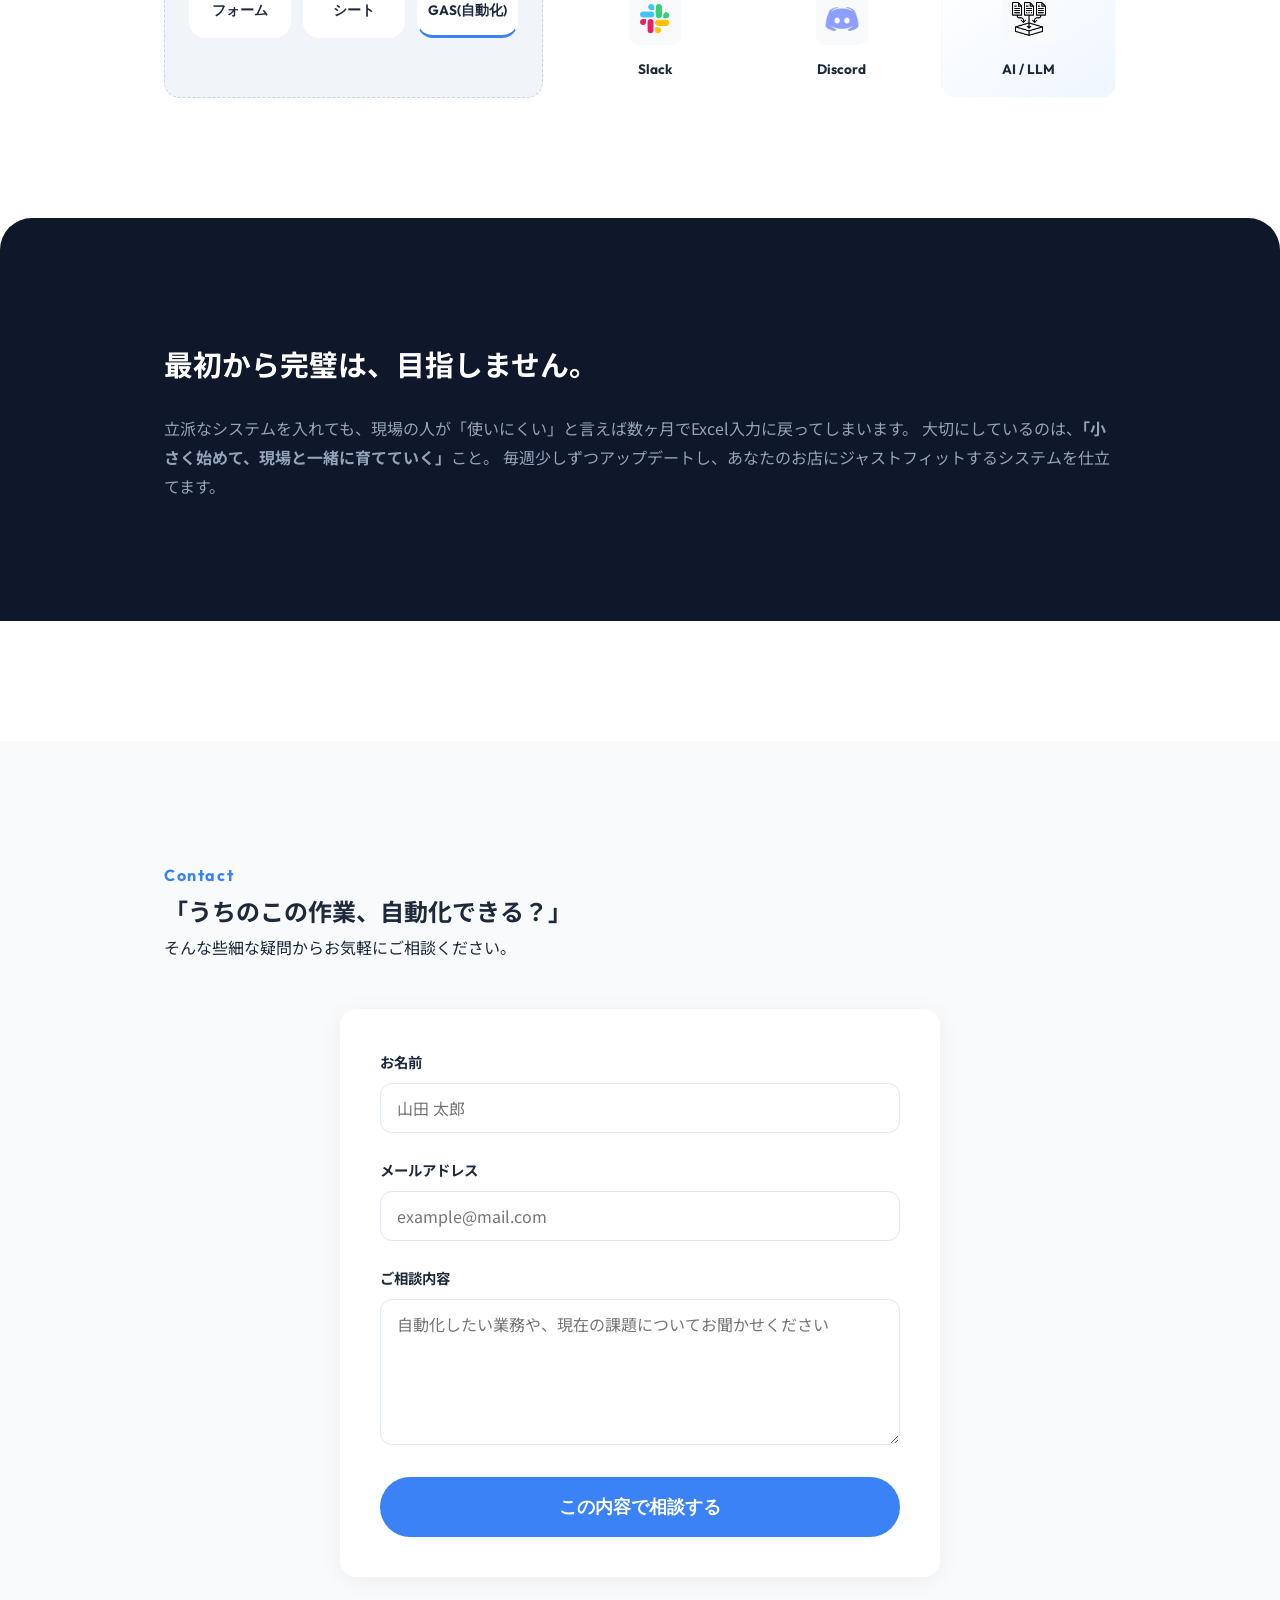
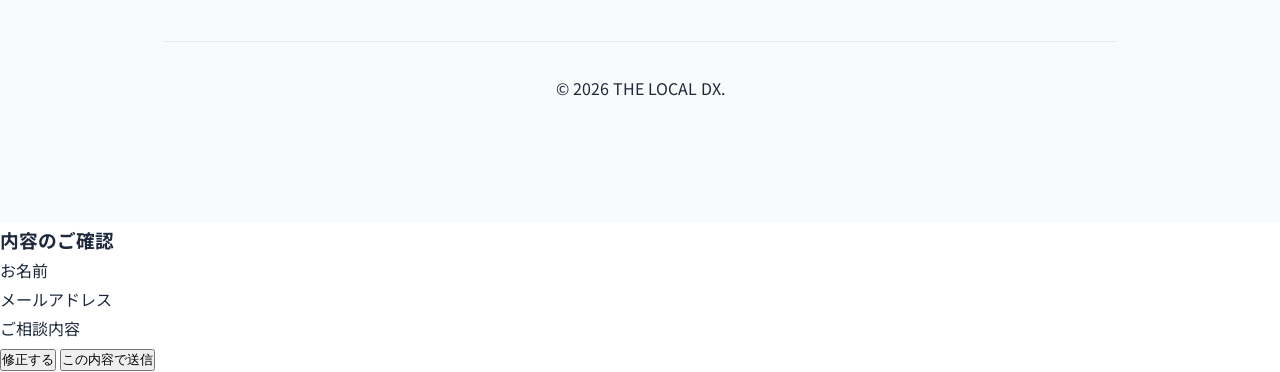
==== commit e666f9e9: "Update: Add thanks.html and update form redirect to the new repository URL" ====
--- a/index.html
+++ b/index.html
@@ -28,8 +28,8 @@
                 <div class="hero-badge">Smart & Simpler</div>
                 <h2 class="hero-title">現場の「めんどくさい」を消す。<br><span>簡単で、めちゃくちゃ使えるシステム。</span></h2>
                 <p class="hero-text">
-                    「LINE」と「Google」で、現場のパートさんでも明日からすぐ使える仕組みを。<br>
-                    無駄な時間を減らす、オーダーメイドのシステムを開発・提供します。
+                    「LINE」と「Google」と「AI」で、現場のパートさんでも明日からすぐ使える仕組みを。<br>
+                    無駄な時間を減らす、あなた専用のシステムを開発・提供します。
                 </p>
                 <div class="scroll-indicator">Scroll</div>
             </div>
@@ -197,10 +197,11 @@
                 <p class="footer-text">そんな些細な疑問からお気軽にご相談ください。</p>
             </div>
 
-            <form action="https://formsubmit.co/shtorishir0816@gmail.com" method="POST" class="contact-form">
-                <!-- フォーム送信後のリダイレクト先（必要あれば） -->
-                <input type="hidden" name="_next" value="https://sei0816.github.io/the-local-system/index.html">
-                <!-- スパム防止のキャプチャ無効化（必要あれば） -->
+            <form action="https://formsubmit.co/shtorishir0816@gmail.com" method="POST" class="contact-form"
+                id="contactForm">
+                <!-- フォーム送信後のリダイレクト先 -->
+                <input type="hidden" name="_next" value="https://sei0816.github.io/the-local-dx/thanks.html">
+                <!-- スパム防止のキャプチャ無効化 -->
                 <input type="hidden" name="_captcha" value="false">
 
                 <div class="form-group">
@@ -219,7 +220,7 @@
                         required></textarea>
                 </div>
 
-                <button type="submit" class="btn-primary-large">この内容で相談する（無料）</button>
+                <button type="submit" class="btn-primary-large">この内容で相談する</button>
             </form>
 
             <div class="footer-bottom">
@@ -228,11 +229,74 @@
         </div>
     </footer>
 
-    <!-- スマホ専用固定CTA -->
-    <div class="mobile-cta">
-        <a href="#contact" class="btn-floating">無料で相談してみる</a>
+    <!-- 確認用モーダル -->
+    <div class="modal-overlay" id="modalOverlay">
+        <div class="modal-content">
+            <h3 class="modal-title">内容のご確認</h3>
+
+            <div class="confirm-item">
+                <p class="confirm-label">お名前</p>
+                <p class="confirm-value" id="confirmName"></p>
+            </div>
+
+            <div class="confirm-item">
+                <p class="confirm-label">メールアドレス</p>
+                <p class="confirm-value" id="confirmEmail"></p>
+            </div>
+
+            <div class="confirm-item">
+                <p class="confirm-label">ご相談内容</p>
+                <p class="confirm-value" id="confirmMessage"></p>
+            </div>
+
+            <div class="modal-actions">
+                <button type="button" class="btn-modal btn-back" id="backBtn">修正する</button>
+                <button type="button" class="btn-modal btn-send" id="finalSendBtn">この内容で送信</button>
+            </div>
+        </div>
     </div>
 
+    <script>
+        const contactForm = document.getElementById('contactForm');
+        const modalOverlay = document.getElementById('modalOverlay');
+        const backBtn = document.getElementById('backBtn');
+        const finalSendBtn = document.getElementById('finalSendBtn');
+
+        // モーダル内の確認項目を表示する要素
+        const confirmName = document.getElementById('confirmName');
+        const confirmEmail = document.getElementById('confirmEmail');
+        const confirmMessage = document.getElementById('confirmMessage');
+
+        // フォーム送信ボタンが押された時の処理
+        contactForm.addEventListener('submit', function (e) {
+            e.preventDefault(); // 実際の送信を一旦止める
+
+            // 入力値を取得してモーダルにセット
+            confirmName.textContent = document.getElementById('name').value;
+            confirmEmail.textContent = document.getElementById('email').value;
+            confirmMessage.textContent = document.getElementById('message').value;
+
+            // モーダルを表示
+            modalOverlay.classList.add('active');
+        });
+
+        // 「修正する」ボタンが押された時
+        backBtn.addEventListener('click', function () {
+            modalOverlay.classList.remove('active');
+        });
+
+        // 「この内容で送信」ボタンが押された時
+        finalSendBtn.addEventListener('click', function () {
+            contactForm.submit(); // 実際のフォーム送信を実行
+        });
+
+        // 背景クリックでも閉じる
+        modalOverlay.addEventListener('click', function (e) {
+            if (e.target === modalOverlay) {
+                modalOverlay.classList.remove('active');
+            }
+        });
+    </script>
 </body>
 
 </html>
